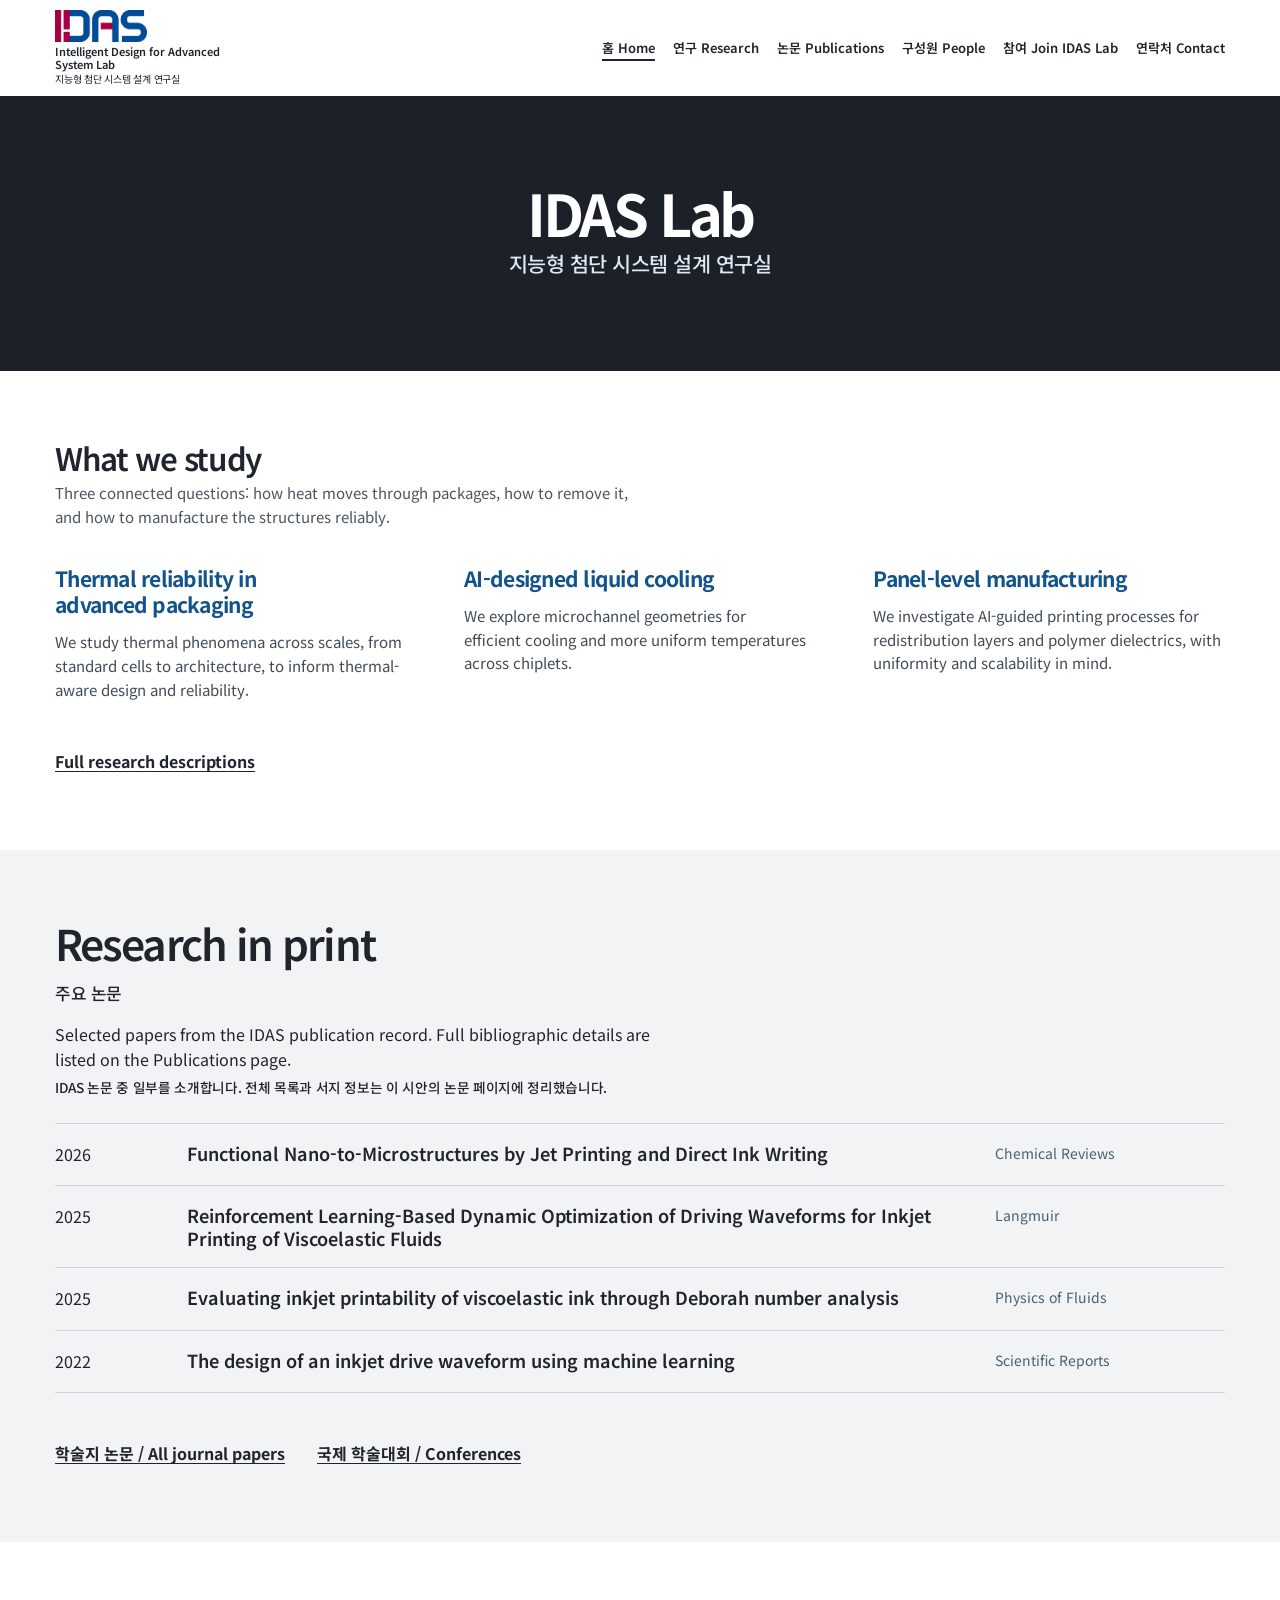
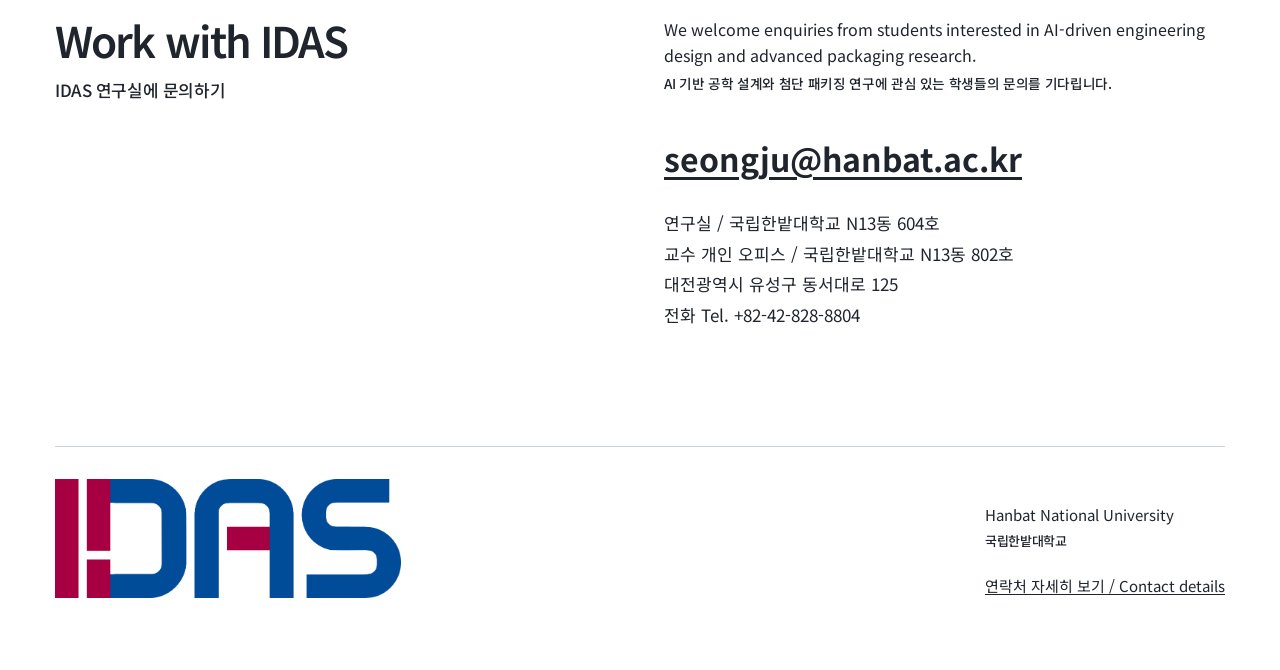
==== index.html @ 2a96ca81 "Remove home about and system sections" ====
<!doctype html>
<html lang="ko">
<head>
<meta charset="utf-8"><meta name="viewport" content="width=device-width, initial-scale=1">
<meta name="description" content="국립한밭대학교 IDAS 연구실: 물리적 이해를 바탕으로 첨단 패키징, 전자 냉각, 제조 공정에 AI를 적용합니다.">
<title>IDAS 연구실 | 국립한밭대학교</title>
<link rel="preconnect" href="https://api.fontshare.com"><link rel="preconnect" href="https://cdn.fontshare.com" crossorigin>
<link href="https://api.fontshare.com/v2/css?f[]=general-sans@400,500,600,700&display=swap" rel="stylesheet">
<link href="https://fonts.googleapis.com/css2?family=Noto+Sans+KR:wght@400;600;700&display=swap" rel="stylesheet">
<link rel="stylesheet" href="hallmark.css">
<link rel="stylesheet" href="reference.css">
</head>
<body>
<a class="skip" href="#main">본문으로 이동</a>
<header class="hero" id="home">
 <nav class="nav wrap" aria-label="주 메뉴"><a class="brand" href="index.html"><img class="brand-mark" src="assets/idas-logo.png" width="1858" height="643" alt="IDAS"> <span>Intelligent Design for Advanced System Lab<span class="translation" lang="ko">지능형 첨단 시스템 설계 연구실</span></span></a><button class="menu" aria-expanded="false" aria-controls="navlinks">Menu <span lang="ko">메뉴</span></button><div class="navlinks" id="navlinks"><a href="index.html" aria-current="page">홈 Home</a><a href="research.html">연구 Research</a><a href="publications.html">논문 Publications</a><a href="people.html">구성원 People</a><a href="join.html">참여 Join IDAS Lab</a><a href="contact.html">연락처 Contact</a></div><a class="navcta" href="contact.html">연구실 문의 Contact</a></nav>
 <div class="hero-body wrap"><div class="hero-main"><h1>IDAS Lab<span class="translation" lang="ko">지능형 첨단 시스템 설계 연구실</span></h1></div></div>
</header>
<main id="main">
<section class="section research wrap" id="research"><div class="axis research-intro"><div></div><div><h2>What we study</h2><p>Three connected questions: how heat moves through packages, how to remove it, and how to manufacture the structures reliably.</p></div></div><div class="topics"><article class="topic"><div class="glyph" aria-hidden="true"><b style="--h:55px"></b><b style="--h:85px"></b><b style="--h:65px"></b><b style="--h:100px"></b><b style="--h:72px"></b><b style="--h:93px"></b></div><div><h3>Thermal reliability in advanced packaging</h3><p>We study thermal phenomena across scales, from standard cells to architecture, to inform thermal-aware design and reliability.</p></div></article><article class="topic"><div class="glyph" aria-hidden="true"><b style="--h:16px"></b><b style="--h:25px"></b><b style="--h:36px"></b><b style="--h:25px"></b><b style="--h:16px"></b></div><div><h3>AI-designed liquid cooling</h3><p>We explore microchannel geometries for efficient cooling and more uniform temperatures across chiplets.</p></div></article><article class="topic"><div class="glyph" aria-hidden="true"><b style="--y:0px"></b><b style="--y:-22px"></b><b style="--y:0px"></b><b style="--y:-22px"></b><b style="--y:0px"></b></div><div><h3>Panel-level manufacturing</h3><p>We investigate AI-guided printing processes for redistribution layers and polymer dielectrics, with uniformity and scalability in mind.</p></div></article></div><div class="more"><a class="inline" href="research.html">Full research descriptions</a></div></section>
<section class="section publications wrap" id="publications"><div class="axis publication-head"><div></div><div><h2>Research in print<span class="translation" lang="ko">주요 논문</span></h2><p>Selected papers from the IDAS publication record. Full bibliographic details are listed on the Publications page.<span class="translation" lang="ko">IDAS 논문 중 일부를 소개합니다. 전체 목록과 서지 정보는 이 시안의 논문 페이지에 정리했습니다.</span></p></div></div><ul class="publication-list"><li><span>2026</span><strong>Functional Nano-to-Microstructures by Jet Printing and Direct Ink Writing</strong><span class="venue">Chemical Reviews</span></li><li><span>2025</span><strong>Reinforcement Learning-Based Dynamic Optimization of Driving Waveforms for Inkjet Printing of Viscoelastic Fluids</strong><span class="venue">Langmuir</span></li><li><span>2025</span><strong>Evaluating inkjet printability of viscoelastic ink through Deborah number analysis</strong><span class="venue">Physics of Fluids</span></li><li><span>2022</span><strong>The design of an inkjet drive waveform using machine learning</strong><span class="venue">Scientific Reports</span></li></ul><div class="more"><a class="inline" href="publications.html#journals">학술지 논문 / All journal papers</a><a class="inline" href="publications.html#conferences">국제 학술대회 / Conferences</a></div></section>

<section class="contact wrap" id="contact"><div class="axis"><div><h2>Work with IDAS<span class="translation" lang="ko">IDAS 연구실에 문의하기</span></h2></div><div class="right"><p>We welcome enquiries from students interested in AI-driven engineering design and advanced packaging research.<span class="translation" lang="ko">AI 기반 공학 설계와 첨단 패키징 연구에 관심 있는 학생들의 문의를 기다립니다.</span></p><a class="email" href="mailto:seongju@hanbat.ac.kr?subject=Inquiry%20to%20IDAS%20Lab">seongju@hanbat.ac.kr</a><address>연구실 / 국립한밭대학교 N13동 604호<br>교수 개인 오피스 / 국립한밭대학교 N13동 802호<br>대전광역시 유성구 동서대로 125<br>전화 Tel. +82-42-828-8804</address></div></div><footer><div><img class="footer-mark" src="assets/idas-logo.png" width="1858" height="643" alt="IDAS"></div><div>Hanbat National University<span class="translation" lang="ko">국립한밭대학교</span><br><a href="contact.html">연락처 자세히 보기 / Contact details</a></div></footer></section>
</main>
<script>
const menu=document.querySelector('.menu'),links=document.querySelector('.navlinks');menu.addEventListener('click',()=>{const opened=menu.getAttribute('aria-expanded')==='true';menu.setAttribute('aria-expanded',String(!opened));links.classList.toggle('open',!opened)});links.addEventListener('click',e=>{if(e.target.closest('a')){links.classList.remove('open');menu.setAttribute('aria-expanded','false')}});
</script>
</body></html>
---- hallmark.css ----
/* Hallmark · v2.0 · redesign: full · theme: Almanac, adapted to IDAS logo/blue-cyan brand · draw: 9d0af4 · shape: Long Document · hero: Corridor · job: explore research and contact · nav: five-way index · footer: colophon · signature: the three research questions as a typographic index · copy: verbatim */
/* Hallmark · pre-emit critique: P4 H4 E3 S4 R4 V4 · weakest: E; proof and alignment must be checked in-browser */
:root{--blue:#3a6c98;--cyan:#009ab7;--cyan-dark:#006d83;--coral:#e66564;--sand:#d7a376;--navy:#102e43;--navy-deep:#061826;--white:#f7faf9;--paper:#f5f7f7;--paper-alt:#e7eef1;--text:#152c3a;--muted:#486071;--focus:#003c87;--font-display:'General Sans','Noto Sans KR',Arial,sans-serif;--font-body:'General Sans','Noto Sans KR',Arial,sans-serif;--gutter:clamp(20px,4.3vw,64px);--measure:1440px;--space-xs:8px;--space-sm:16px;--space-md:24px;--space-lg:32px;--space-xl:48px;--space-2xl:72px;--section-space:clamp(88px,9vw,144px)}
*{box-sizing:border-box}html,body{overflow-x:clip}html{scroll-behavior:smooth}body{margin:0;background:var(--paper);color:var(--text);font:400 17px/1.6 var(--font-body)}h1,h2,h3,p{margin-top:0}h1,h2,h3{font-family:var(--font-display);letter-spacing:-.045em;line-height:1.08;overflow-wrap:break-word;min-width:0;text-wrap:balance}p{max-width:68ch;text-wrap:pretty}a{color:inherit;text-underline-offset:.16em}a:hover{text-decoration-thickness:2px}a:focus-visible,button:focus-visible{outline:3px solid var(--focus);outline-offset:4px}button{font:inherit;cursor:pointer}button:disabled{opacity:.45;cursor:not-allowed}img{max-width:100%;height:auto}.wrap{width:min(100%,var(--measure));padding-inline:var(--gutter);margin-inline:auto}.skip{position:absolute;top:-90px;left:var(--gutter);z-index:20;background:var(--white);padding:var(--space-xs) var(--space-sm)}.skip:focus{top:var(--space-xs)}.translation{display:block;font-family:var(--font-body);font-size:.85em;font-weight:500;letter-spacing:-.025em;line-height:1.5;margin-top:.32em}.inline-translation{font-size:.9em}
/* Navigation is an index, not a floating bar. The logo lives on the light stock. */
.hero,.page-header{background:var(--white)}.nav{min-height:112px;display:grid;grid-template-columns:minmax(0,1fr) auto auto;align-items:center;gap:var(--space-lg);padding-top:var(--space-sm);padding-bottom:var(--space-sm)}.brand{min-width:0;display:inline-flex;flex-direction:column;align-items:flex-start;text-decoration:none;font-weight:600;font-size:14px;line-height:1.2}.brand-mark{display:block;width:clamp(118px,10vw,154px);height:auto;margin-bottom:var(--space-xs);background:transparent}.brand>span{max-width:36ch}.brand .translation{font-size:12px;font-weight:400;margin-top:2px}.navlinks{display:flex;gap:var(--space-sm);align-items:center;flex-wrap:wrap}.navlinks a{font-size:14px;font-weight:600;text-decoration:none;white-space:nowrap}.navlinks a[aria-current="page"],.navlinks a:hover{text-decoration:underline;text-decoration-thickness:2px;text-underline-offset:6px}.navcta,.button{display:inline-flex;align-items:center;justify-content:center;min-height:48px;padding:var(--space-xs) var(--space-sm);color:var(--white);background:var(--navy);font-size:14px;font-weight:700;text-decoration:none;white-space:nowrap}.navcta:hover,.button:hover{background:var(--blue);text-decoration:none}.navcta:active,.button:active{transform:translateY(1px)}.menu{display:none;border:0;background:transparent;color:var(--navy);font-weight:700;padding:12px;white-space:nowrap}.menu span{margin-left:var(--space-xs)}
/* A compact corridor: the statement leads, the lab identity supports it. */
.hero{min-height:100svh;display:flex;flex-direction:column}.hero-body{flex:1;display:grid;grid-template-columns:minmax(0,1fr);align-content:center;padding-top:var(--space-xl);padding-bottom:var(--space-xl)}.hero-main{order:0;max-width:1010px}.hero-main h1{font-size:clamp(68px,10vw,150px);line-height:.91;letter-spacing:-.075em;margin-bottom:var(--space-lg);color:var(--navy)}.hero-main h1 span{display:block}.hero-main h1 em{font-style:normal}.hero-main h1 .translation{font-size:.25em;letter-spacing:-.03em;margin-top:var(--space-sm)}.hero-main .sub{font-size:clamp(18px,1.7vw,24px);line-height:1.48;margin-bottom:var(--space-lg);max-width:57ch}.hero-main .sub .translation{font-size:.82em;color:var(--muted);margin-top:var(--space-sm)}.hero-side{order:1;margin-top:var(--space-xl);color:var(--blue);font-size:17px;font-weight:600}.hero-side p{max-width:none}.lab-unit{white-space:nowrap}.hero-foot{display:flex;justify-content:space-between;gap:var(--space-lg);padding-bottom:var(--space-md);color:var(--muted);font-size:14px}.hero-foot .translation{font-size:12px}.hero-foot>span:last-child{display:none}
/* Research narrative: one major artifact, then an index of real subject matter. */
.section{padding-top:var(--section-space);padding-bottom:var(--section-space)}.section h2,.diagram-band h2,.contact h2{font-size:clamp(44px,5.3vw,78px);font-weight:600;margin-bottom:var(--space-lg)}.section h2 .translation,.diagram-band h2 .translation,.contact h2 .translation{font-size:.4em;letter-spacing:-.025em;line-height:1.25;margin-top:var(--space-sm)}.axis{display:grid;grid-template-columns:minmax(0,4fr) minmax(0,8fr);gap:var(--space-xl)}.side{min-width:0}.about{background:var(--paper-alt)}.about .axis{grid-template-columns:minmax(0,7fr) minmax(0,5fr);align-items:start}.about .axis>div:last-child{grid-column:1;grid-row:1}.about .side{grid-column:2;grid-row:1;padding-top:var(--space-xs)}.about .lead{font-size:clamp(22px,2.3vw,30px);line-height:1.35;color:var(--navy);max-width:35ch;margin-bottom:var(--space-lg)}.bodycopy p{font-size:18px;line-height:1.65;margin-bottom:var(--space-md)}.bodycopy .translation{margin-top:var(--space-xs);color:var(--muted)}.facts{display:grid;gap:var(--space-lg);margin:0}.facts div{padding-bottom:var(--space-sm);border-bottom:2px solid var(--blue)}.facts dt{font-size:14px;color:var(--muted)}.facts dd{margin:var(--space-xs) 0 0;font-weight:700;font-size:19px;line-height:1.35}.facts dd .translation{font-size:14px;font-weight:400}.diagram-band{background:var(--blue);color:var(--white);padding-top:var(--section-space);padding-bottom:var(--section-space)}.diagram-band .axis{grid-template-columns:minmax(0,5fr) minmax(0,7fr);align-items:center}.diagram-band h2{max-width:10ch}.diagram-band p{font-size:19px;max-width:48ch}.diagram-band p .translation{font-size:.85em}.concept-figure{margin:0;display:grid;place-items:center}.concept-figure img{display:block;max-width:650px;max-height:720px;object-fit:contain}
.research{background:var(--white)}.research-intro{grid-template-columns:minmax(0,5fr) minmax(0,7fr);align-items:end;margin-bottom:var(--space-2xl)}.research-intro>div:first-child{display:none}.research-intro>div:last-child{grid-column:1/-1;display:grid;grid-template-columns:minmax(0,5fr) minmax(0,7fr);align-items:end;gap:var(--space-xl)}.research-intro h2{margin:0}.research-intro p{font-size:19px;margin:0;max-width:48ch}.topics{display:grid;grid-template-columns:repeat(12,minmax(0,1fr));gap:var(--space-sm)}.topic{grid-column:span 4;min-height:510px;padding:var(--space-lg);background:var(--paper-alt);display:flex;flex-direction:column;justify-content:space-between}.topic:nth-child(1){grid-column:span 5;background:var(--navy);color:var(--white)}.topic:nth-child(2){grid-column:span 3;background:var(--cyan);color:var(--navy-deep)}.topic:nth-child(3){grid-column:span 4;background:var(--paper-alt)}.topic .glyph{display:none}.topic h3{font-size:clamp(27px,2.7vw,41px);line-height:1.08;margin-bottom:var(--space-lg)}.topic h3 .translation{font-size:.64em}.topic p{font-size:16px;line-height:1.6;margin-bottom:0}.topic p .translation{font-size:.9em;margin-top:var(--space-sm)}
.publications{background:var(--paper)}.publication-head>div:first-child{display:none}.publication-head>div:last-child{grid-column:1/-1;display:grid;grid-template-columns:minmax(0,5fr) minmax(0,7fr);gap:var(--space-xl);align-items:end}.publication-head h2{margin:0}.publication-head p{font-size:18px;margin:0}.publication-list{list-style:none;padding:0;margin:var(--space-2xl) 0 0}.publication-list li{display:grid;grid-template-columns:100px minmax(0,1fr) minmax(145px,230px);gap:var(--space-lg);align-items:start;padding:var(--space-lg) 0;border-bottom:2px solid var(--blue);font-size:16px}.publication-list li:first-child{border-top:2px solid var(--blue)}.publication-list strong{font-size:clamp(20px,2.1vw,29px);font-weight:600;line-height:1.25}.publication-list .venue{color:var(--muted)}.more{display:flex;gap:var(--space-lg);flex-wrap:wrap;margin-top:var(--space-xl)}.inline{font-weight:700}
.contact{background:var(--paper-alt);color:var(--navy);padding-top:var(--section-space);padding-bottom:var(--space-2xl)}.contact .axis{grid-template-columns:minmax(0,6fr) minmax(0,6fr);align-items:start}.contact h2{margin:0;max-width:10ch}.contact p{font-size:19px}.contact .right{min-width:0}.contact .email{display:inline-block;margin:var(--space-md) 0;font-size:clamp(22px,2.5vw,34px);font-weight:700;overflow-wrap:anywhere}.contact address{font-style:normal;font-size:17px;line-height:1.8}.contact footer{margin-top:var(--section-space);padding-top:var(--space-lg);border-top:2px solid var(--blue);display:flex;justify-content:space-between;align-items:end;gap:var(--space-lg);color:var(--navy);font-size:15px}.footer-mark{display:block;width:clamp(220px,27vw,400px);height:auto;background:transparent}footer .translation{font-size:13px}
/* Inner routes: the chapter title is a banner; dense evidence remains fully visible. */
.page-header{background:var(--white)}.page-header .nav{padding-bottom:var(--space-sm)}.page-title{display:grid;grid-template-columns:minmax(0,4fr) minmax(0,8fr);gap:var(--space-xl);align-items:end;padding-top:var(--space-2xl);padding-bottom:clamp(76px,8vw,136px)}.page-title p{margin:0;color:var(--blue);font-size:clamp(18px,2vw,25px);max-width:48ch}.page-title h1{margin:0;font-size:clamp(72px,8vw,125px);line-height:.93;color:var(--navy)}.page-title h1 .translation{font-size:.36em;line-height:1.25;margin-top:var(--space-sm)}.page-section{padding-top:var(--section-space);padding-bottom:var(--section-space);background:var(--white)}.page-section:nth-child(even){background:var(--paper-alt)}.reading-grid{display:grid;grid-template-columns:minmax(0,3fr) minmax(0,9fr);gap:var(--space-xl)}.reading-grid .aside{font-size:17px;color:var(--blue);font-weight:600;max-width:29ch}.reading-grid .aside p{font-size:17px}.reading-grid h2,.page-section h2{font-size:clamp(40px,4.6vw,66px);max-width:22ch;margin-bottom:var(--space-lg)}.reading-grid p,.page-section p{font-size:18px;line-height:1.7}.research-language.ko{margin-top:var(--space-2xl)}.research-language.ko h3{font-size:clamp(29px,3vw,43px);line-height:1.2;margin-bottom:var(--space-md)}.research-language.ko p{font-size:17px}.research-language p:last-child{margin-bottom:0}.section-links{display:flex;flex-wrap:wrap;gap:var(--space-sm);margin-top:var(--space-lg)}.section-links a{font-weight:700}.pillars{display:grid;grid-template-columns:repeat(3,minmax(0,1fr));gap:var(--space-sm);margin-top:var(--space-xl)}.pillars a{display:flex;align-items:end;min-height:170px;background:var(--navy);color:var(--white);padding:var(--space-md);text-decoration:none;font-weight:700;font-size:20px;line-height:1.25}.pillars a:nth-child(2){background:var(--cyan);color:var(--navy-deep)}.pillars a:nth-child(3){background:var(--sand);color:var(--navy)}.pillars a:hover{text-decoration:underline}.pi-profile{display:grid;grid-template-columns:minmax(170px,240px) minmax(0,1fr);gap:var(--space-xl);align-items:start}.pi-photo{display:block;width:100%;aspect-ratio:354/472;object-fit:cover}.profile-name{font-size:clamp(39px,5vw,70px);margin-bottom:var(--space-sm)}.profile-timeline{list-style:none;margin:0;padding:0}.profile-timeline li{display:grid;grid-template-columns:190px minmax(0,1fr);gap:var(--space-md);padding:var(--space-md) 0;border-bottom:2px solid var(--blue)}.profile-timeline time{font-weight:700;color:var(--blue)}.profile-timeline p{margin:0}.pub-index{list-style:none;margin:var(--space-xl) 0 0;padding:0}.pub-index li{display:grid;grid-template-columns:75px minmax(0,1fr);gap:var(--space-md);padding:var(--space-lg) var(--space-sm);background:var(--paper-alt);margin-bottom:var(--space-xs)}.pub-index li:nth-child(even){background:var(--white)}.pub-index .pub-num{font-weight:700;color:var(--blue)}.pub-index strong{font-size:clamp(20px,2vw,28px);line-height:1.3;display:block}.pub-index .pub-data{min-width:0}.pub-index .authors{font-size:16px;overflow-wrap:anywhere;margin:var(--space-sm) 0}.pub-index .authors .author-self{display:inline;font-size:inherit;line-height:inherit;letter-spacing:inherit;font-weight:700}.pub-index .authors .author-self u{text-decoration-thickness:1.5px;text-underline-offset:3px}.pub-index cite{font-size:15px;font-style:normal;color:var(--muted)}.empty-note{padding:var(--space-lg);background:var(--paper-alt)}.contact-grid{display:grid;grid-template-columns:repeat(2,minmax(0,1fr));gap:var(--space-sm)}.contact-panel{background:var(--paper-alt);padding:var(--space-lg)}.contact-panel h2{font-size:clamp(26px,2.5vw,40px)}.contact-panel address{font-style:normal;font-size:18px;line-height:1.7}.contact-panel a{overflow-wrap:anywhere}.page-footer{background:var(--paper-alt);color:var(--text);padding-top:var(--space-2xl);padding-bottom:var(--space-2xl)}.page-footer .footer-grid{display:flex;align-items:end;justify-content:space-between;gap:var(--space-lg)}.page-footer .footer-mark{filter:none}.page-footer p{margin:0}.page-footer a{font-weight:700}
@media(max-width:1100px){.nav{grid-template-columns:minmax(0,1fr) auto}.navlinks{display:none;position:absolute;z-index:12;left:0;right:0;top:105px;padding:var(--space-lg) var(--gutter);background:var(--white);box-shadow:0 18px 32px -24px var(--navy);flex-direction:column;align-items:flex-start}.navlinks.open{display:flex}.navlinks a{font-size:18px;padding:var(--space-xs) 0}.navcta{display:none}.menu{display:inline-flex}.hero-body{padding-top:var(--space-xl)}.topics{grid-template-columns:repeat(2,minmax(0,1fr))}.topic,.topic:nth-child(1),.topic:nth-child(2),.topic:nth-child(3){grid-column:auto;min-height:420px}.topic:nth-child(3){grid-column:1/-1;min-height:300px}}
@media(max-width:720px){.nav{min-height:100px;gap:var(--space-xs)}.brand-mark{width:105px}.brand>span{font-size:11px;max-width:23ch}.brand .translation{font-size:10px}.navlinks{top:95px}.hero{min-height:0}.hero-body{padding-top:var(--space-2xl);padding-bottom:var(--space-lg)}.hero-main h1{font-size:clamp(54px,13vw,86px)}.hero-main h1 .translation{font-size:.36em}.hero-main .sub{font-size:18px}.hero-side{margin-top:var(--space-lg);font-size:15px}.hero-foot{font-size:12px}.section,.diagram-band,.page-section{padding-top:var(--space-2xl);padding-bottom:var(--space-2xl)}.axis,.about .axis,.diagram-band .axis,.research-intro>div:last-child,.publication-head>div:last-child,.reading-grid,.page-title{display:block}.about .axis>div:last-child,.about .side{grid-column:auto;grid-row:auto}.about .side{padding:var(--space-lg) 0 0}.facts{grid-template-columns:repeat(2,minmax(0,1fr))}.diagram-band h2{max-width:none}.concept-figure{margin-top:var(--space-lg)}.concept-figure img{max-height:520px}.research-intro h2,.publication-head h2{margin-bottom:var(--space-lg)}.topics{display:block}.topic,.topic:nth-child(1),.topic:nth-child(2),.topic:nth-child(3){min-height:0;margin-bottom:var(--space-sm);gap:var(--space-2xl);padding:var(--space-md)}.topic h3{font-size:30px}.publication-list li{grid-template-columns:60px minmax(0,1fr);gap:var(--space-sm)}.publication-list .venue{grid-column:2}.contact .right{margin-top:var(--space-xl)}.contact footer{align-items:flex-start;flex-direction:column}.page-title{padding-top:var(--space-xl);padding-bottom:var(--space-2xl)}.page-title h1{margin-top:var(--space-xl);font-size:clamp(56px,12vw,90px)}.reading-grid .aside{margin-bottom:var(--space-lg)}.pillars{grid-template-columns:1fr}.pillars a{min-height:90px}.pi-profile{grid-template-columns:minmax(100px,30%) minmax(0,1fr);gap:var(--space-sm)}.profile-name{font-size:clamp(29px,7vw,46px)}.profile-timeline li{display:block}.profile-timeline time{display:block;margin-bottom:var(--space-xs)}.contact-grid{display:block}.contact-panel{margin-bottom:var(--space-sm)}.page-footer .footer-grid{display:block}.page-footer p{margin-top:var(--space-lg)}}
@media(max-width:390px){.hero-main h1{font-size:clamp(50px,12.5vw,62px)}.facts{display:block}.facts div{margin-bottom:var(--space-sm)}.pi-profile{display:block}.pi-photo{max-width:180px;margin-bottom:var(--space-lg)}}
@media(min-width:1101px) and (max-width:1350px){.nav{grid-template-columns:minmax(0,1fr) auto}.navcta{display:none}}
#mentoring h2 .translation,#applicants h2 .translation{word-break:keep-all}
@media(prefers-reduced-motion:reduce){html{scroll-behavior:auto}.navcta:active,.button:active{transform:none}}
---- reference.css ----
/* Unpublished reference-layout concept: screenshot-inspired structure, IDAS content. */
:root{--ref-ink:#20252d;--ref-band:#1c2029;--ref-soft:#f2f3f4;--ref-blue:#12538c}
body{background:#fff;color:var(--ref-ink);font-size:16px}
.nav,.page-header .nav{min-height:88px;padding-top:10px;padding-bottom:10px;gap:24px;background:#fff}
.brand{font-size:11px;line-height:1.16}.brand-mark{width:92px;margin-bottom:3px}.brand>span{max-width:32ch}.brand .translation{font-size:10px;margin-top:1px}
.navlinks{gap:18px}.navlinks a{font-size:13px;font-weight:600}.navcta{display:none}
.hero{min-height:0;background:#fff}.hero-body{width:100%;max-width:none;background:var(--ref-band);color:#fff;min-height:275px;padding:45px var(--gutter) 42px;display:flex;flex-direction:column;align-items:center;justify-content:center;text-align:center;gap:16px}
.hero-main{max-width:850px}.hero-main h1{font-size:clamp(38px,4.5vw,64px);line-height:1.04;letter-spacing:-.055em;margin:0 0 11px;color:#fff}
.hero-main h1 .translation{font-size:.36em;line-height:1.25;letter-spacing:-.025em;margin-top:8px;color:#dce8f2}
.hero-main .sub{font-size:16px;line-height:1.45;margin:0 auto;max-width:70ch;color:#e5edf2}
.hero-main .sub .translation{font-size:14px;color:#c9d9e5;margin-top:4px}
.hero-main .button{margin-top:19px;min-height:38px;padding:7px 16px;background:#fff;color:var(--ref-ink);font-size:13px}
.hero-side{margin:0;order:1;color:#c9d9e5;font-size:13px;font-weight:400}.hero-side p{margin:0}.hero-foot{display:none}
#main:has(>.research){display:flex;flex-direction:column}
#main>.research{order:1}#main>.about{order:2}#main>.diagram-band{order:3}#main>.publications{order:4}#main>.contact{order:5}
.section{padding-top:70px;padding-bottom:75px}
.research{background:#fff}.research-intro{display:block;margin:0 0 36px}.research-intro>div:last-child{display:block}.research-intro h2{font-size:31px;margin:0 0 6px;color:var(--ref-ink)}.research-intro h2 .translation{font-size:.56em;margin-top:2px;color:var(--ref-blue)}.research-intro p{font-size:15px;max-width:75ch;color:#4b5560}
.topics{grid-template-columns:repeat(3,minmax(0,1fr));gap:clamp(26px,4.5vw,72px)}
.topic,.topic:nth-child(1),.topic:nth-child(2),.topic:nth-child(3){grid-column:auto;min-height:0;padding:0;background:none;color:var(--ref-ink);display:block}
.topic h3{font-size:21px;line-height:1.25;letter-spacing:-.035em;color:var(--ref-blue);margin:0 0 13px}.topic h3 .translation{font-size:.78em;line-height:1.45;margin-top:5px;color:var(--ref-ink)}.topic p{font-size:15px;line-height:1.58;color:#414b55}.topic p .translation{font-size:.95em;color:#5a6571;margin-top:10px}
.about{background:var(--ref-soft)}.about .axis{display:grid;grid-template-columns:repeat(2,minmax(0,1fr));gap:clamp(40px,7vw,110px)}.about .axis>div:last-child{grid-column:1;grid-row:1}.about .side{grid-column:2;grid-row:1;padding-top:0}
.about h2,.diagram-band h2,.publications h2,.contact h2{font-size:clamp(30px,3.3vw,46px);margin-bottom:19px}.about .lead{font-size:21px}.bodycopy p{font-size:16px}.facts{grid-template-columns:1fr;gap:18px}.facts div{border:0;padding:0}.facts dd{font-size:17px}
.diagram-band{background:#fff;color:var(--ref-ink);padding-top:66px;padding-bottom:65px}.diagram-band h2{max-width:none}.diagram-band .axis{grid-template-columns:minmax(0,5fr) minmax(0,7fr)}.diagram-band p{font-size:16px}.concept-figure img{max-height:490px}
.publications{background:var(--ref-soft)}.publication-head>div:last-child{display:block}.publication-head p{font-size:16px}.publication-list{margin-top:25px}.publication-list li,.publication-list li:first-child{border-color:#ced5d9;border-width:1px;padding:18px 0}.publication-list strong{font-size:18px}.publication-list .venue{font-size:14px}
.contact{background:#fff;color:var(--ref-ink);padding-top:75px}.contact h2{max-width:none}.contact p{font-size:16px}.contact footer{border-color:#cbd4da;border-width:1px;color:var(--ref-ink)}
/* Secondary pages keep their content, with the same quiet strip/alternating rhythm. */
.page-header{background:#fff}.page-title{width:100%;max-width:none;background:var(--ref-band);color:#fff;display:block;text-align:center;padding:48px var(--gutter) 52px}.page-title p{color:#dbe4ed;font-size:15px;margin:0 auto 8px}.page-title h1{color:#fff;font-size:clamp(45px,5vw,72px);line-height:1.04}.page-title h1 .translation{font-size:.38em;color:#dce8f2;margin-top:8px}
.page-section{padding-top:75px;padding-bottom:75px;background:#fff}.page-section:nth-child(even){background:var(--ref-soft)}.reading-grid h2,.page-section h2{font-size:clamp(32px,3.6vw,48px)}
.page-footer{background:var(--ref-soft)}
@media(max-width:1100px){.nav,.page-header .nav{min-height:80px}.navlinks{top:78px}.navlinks.open{display:flex;background:#fff}.navlinks a{font-size:17px}.hero-body{padding-top:42px;padding-bottom:42px}.topics{grid-template-columns:repeat(3,minmax(0,1fr))}.topic,.topic:nth-child(1),.topic:nth-child(2),.topic:nth-child(3){min-height:0}.about .axis{display:grid}}
@media(max-width:720px){.nav,.page-header .nav{min-height:75px}.brand-mark{width:82px}.brand>span{font-size:10px}.brand .translation{font-size:9px}.navlinks{top:72px}.hero-body{min-height:260px;padding:35px 20px}.hero-main h1{font-size:clamp(38px,10vw,52px)}.hero-main h1 .translation{font-size:.4em}.hero-main .sub{font-size:14px}.hero-main .sub .translation{font-size:13px}.hero-side{font-size:12px}.section{padding-top:52px;padding-bottom:58px}.research-intro{margin-bottom:28px}.research-intro h2{font-size:29px}.topics{display:block}.topic,.topic:nth-child(1),.topic:nth-child(2),.topic:nth-child(3){margin:0 0 32px;padding:0;min-height:0}.topic:last-child{margin-bottom:0}.topic h3{font-size:22px}.about .axis{display:flex;flex-direction:column;gap:28px}.about .axis>div:last-child{order:0}.about .side{order:1}.diagram-band{padding-top:52px;padding-bottom:55px}.page-title{padding-top:40px;padding-bottom:45px}.page-title h1{margin:0;font-size:clamp(40px,10vw,60px)}.page-section{padding-top:55px;padding-bottom:58px}}
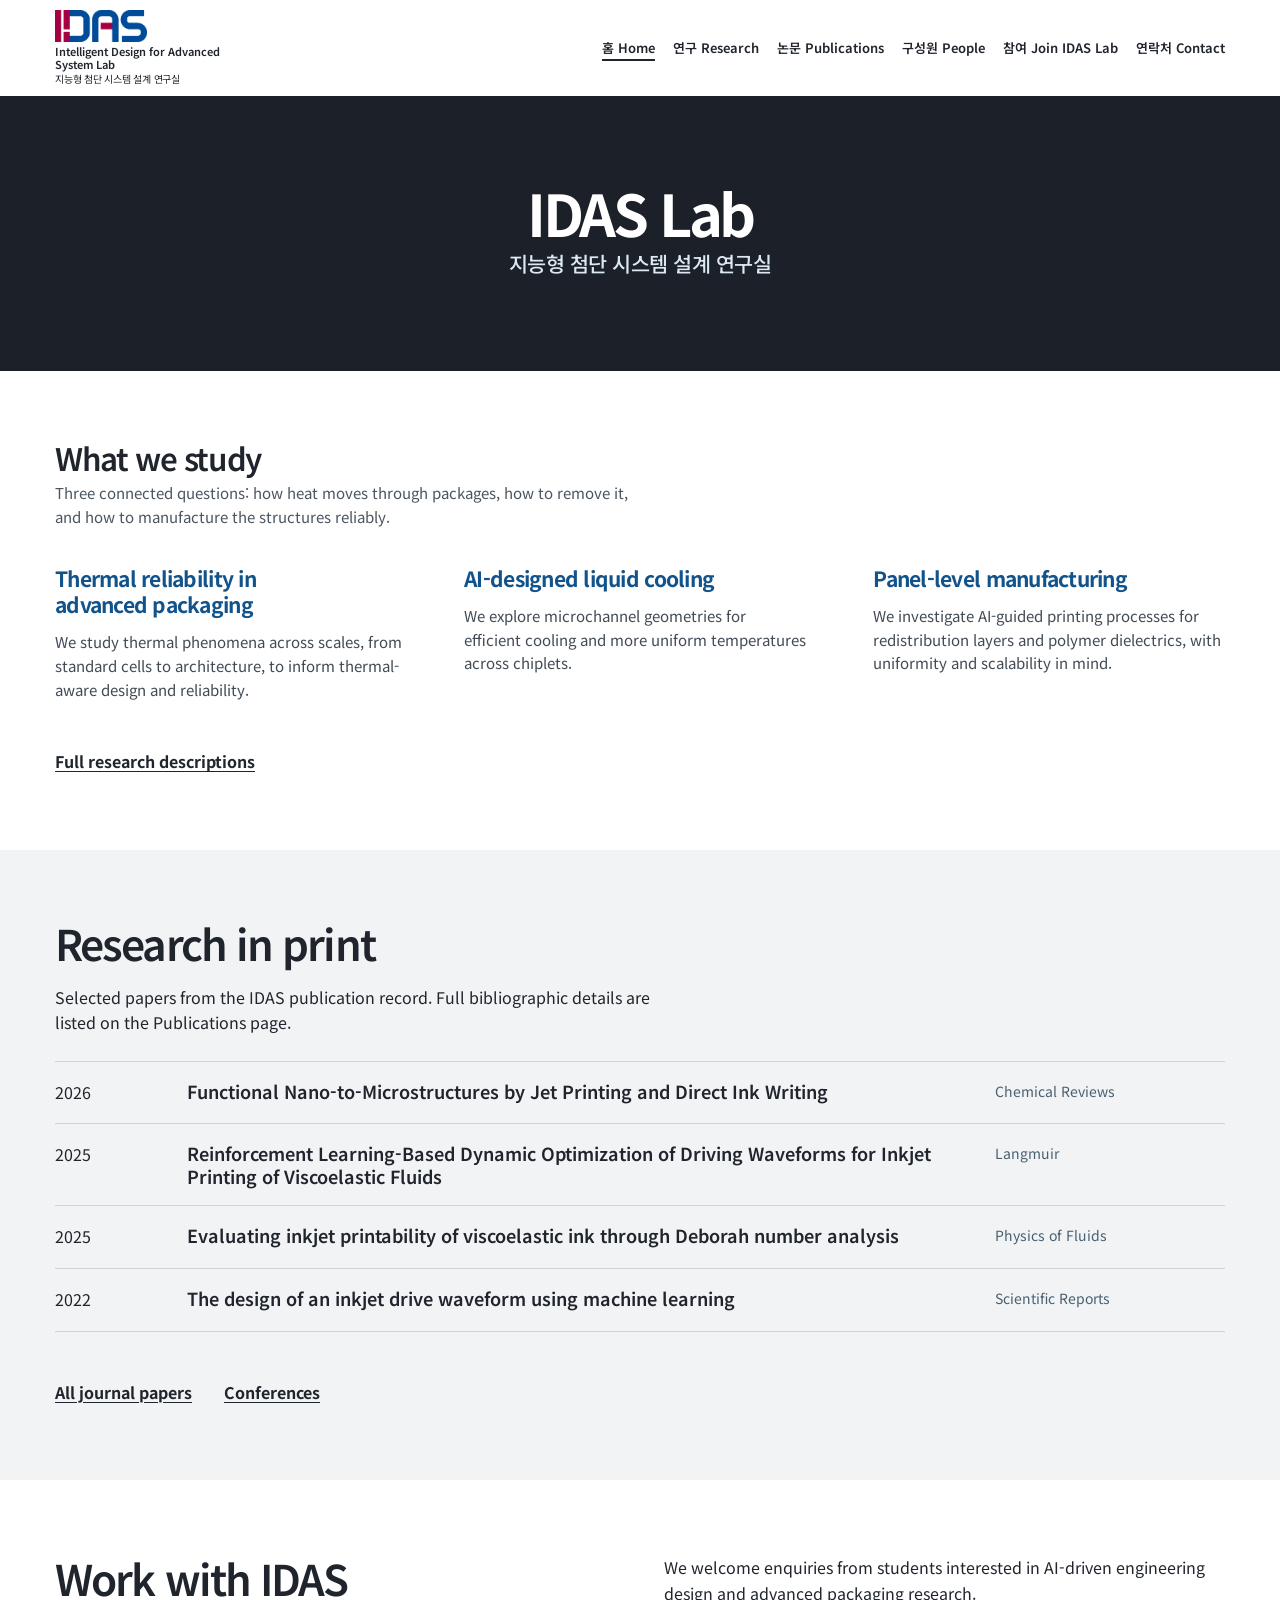
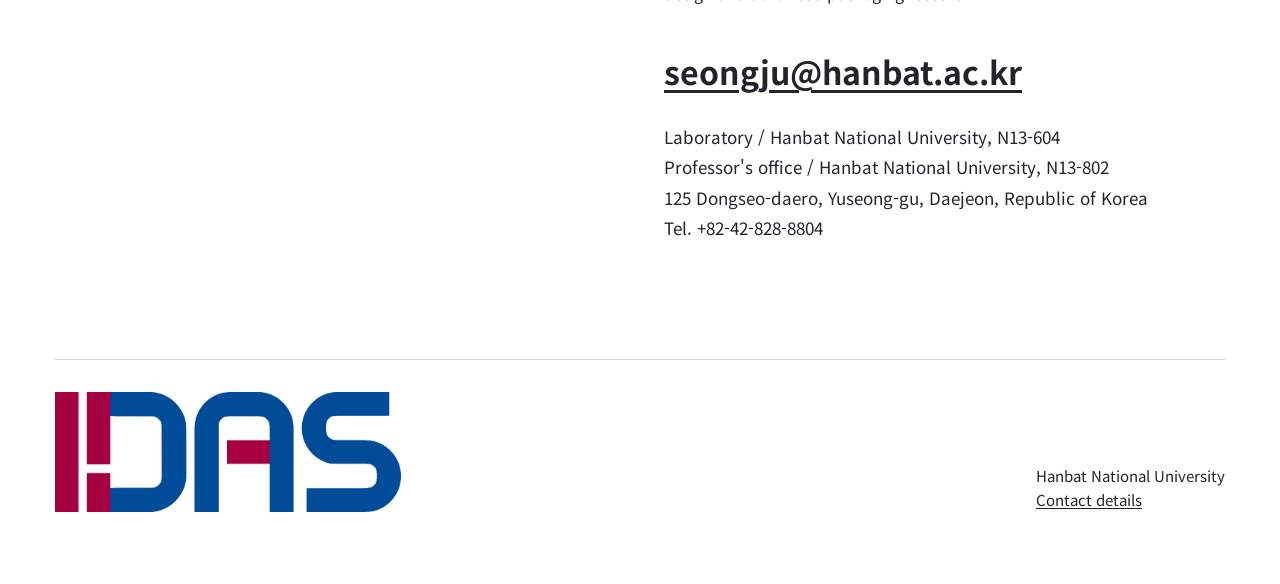
==== commit 8c3614ff: "Use English-only home publications and contact" ====
--- a/index.html
+++ b/index.html
@@ -18,9 +18,9 @@
 </header>
 <main id="main">
 <section class="section research wrap" id="research"><div class="axis research-intro"><div></div><div><h2>What we study</h2><p>Three connected questions: how heat moves through packages, how to remove it, and how to manufacture the structures reliably.</p></div></div><div class="topics"><article class="topic"><div class="glyph" aria-hidden="true"><b style="--h:55px"></b><b style="--h:85px"></b><b style="--h:65px"></b><b style="--h:100px"></b><b style="--h:72px"></b><b style="--h:93px"></b></div><div><h3>Thermal reliability in advanced packaging</h3><p>We study thermal phenomena across scales, from standard cells to architecture, to inform thermal-aware design and reliability.</p></div></article><article class="topic"><div class="glyph" aria-hidden="true"><b style="--h:16px"></b><b style="--h:25px"></b><b style="--h:36px"></b><b style="--h:25px"></b><b style="--h:16px"></b></div><div><h3>AI-designed liquid cooling</h3><p>We explore microchannel geometries for efficient cooling and more uniform temperatures across chiplets.</p></div></article><article class="topic"><div class="glyph" aria-hidden="true"><b style="--y:0px"></b><b style="--y:-22px"></b><b style="--y:0px"></b><b style="--y:-22px"></b><b style="--y:0px"></b></div><div><h3>Panel-level manufacturing</h3><p>We investigate AI-guided printing processes for redistribution layers and polymer dielectrics, with uniformity and scalability in mind.</p></div></article></div><div class="more"><a class="inline" href="research.html">Full research descriptions</a></div></section>
-<section class="section publications wrap" id="publications"><div class="axis publication-head"><div></div><div><h2>Research in print<span class="translation" lang="ko">주요 논문</span></h2><p>Selected papers from the IDAS publication record. Full bibliographic details are listed on the Publications page.<span class="translation" lang="ko">IDAS 논문 중 일부를 소개합니다. 전체 목록과 서지 정보는 이 시안의 논문 페이지에 정리했습니다.</span></p></div></div><ul class="publication-list"><li><span>2026</span><strong>Functional Nano-to-Microstructures by Jet Printing and Direct Ink Writing</strong><span class="venue">Chemical Reviews</span></li><li><span>2025</span><strong>Reinforcement Learning-Based Dynamic Optimization of Driving Waveforms for Inkjet Printing of Viscoelastic Fluids</strong><span class="venue">Langmuir</span></li><li><span>2025</span><strong>Evaluating inkjet printability of viscoelastic ink through Deborah number analysis</strong><span class="venue">Physics of Fluids</span></li><li><span>2022</span><strong>The design of an inkjet drive waveform using machine learning</strong><span class="venue">Scientific Reports</span></li></ul><div class="more"><a class="inline" href="publications.html#journals">학술지 논문 / All journal papers</a><a class="inline" href="publications.html#conferences">국제 학술대회 / Conferences</a></div></section>
+<section class="section publications wrap" id="publications"><div class="axis publication-head"><div></div><div><h2>Research in print</h2><p>Selected papers from the IDAS publication record. Full bibliographic details are listed on the Publications page.</p></div></div><ul class="publication-list"><li><span>2026</span><strong>Functional Nano-to-Microstructures by Jet Printing and Direct Ink Writing</strong><span class="venue">Chemical Reviews</span></li><li><span>2025</span><strong>Reinforcement Learning-Based Dynamic Optimization of Driving Waveforms for Inkjet Printing of Viscoelastic Fluids</strong><span class="venue">Langmuir</span></li><li><span>2025</span><strong>Evaluating inkjet printability of viscoelastic ink through Deborah number analysis</strong><span class="venue">Physics of Fluids</span></li><li><span>2022</span><strong>The design of an inkjet drive waveform using machine learning</strong><span class="venue">Scientific Reports</span></li></ul><div class="more"><a class="inline" href="publications.html#journals">All journal papers</a><a class="inline" href="publications.html#conferences">Conferences</a></div></section>
 
-<section class="contact wrap" id="contact"><div class="axis"><div><h2>Work with IDAS<span class="translation" lang="ko">IDAS 연구실에 문의하기</span></h2></div><div class="right"><p>We welcome enquiries from students interested in AI-driven engineering design and advanced packaging research.<span class="translation" lang="ko">AI 기반 공학 설계와 첨단 패키징 연구에 관심 있는 학생들의 문의를 기다립니다.</span></p><a class="email" href="mailto:seongju@hanbat.ac.kr?subject=Inquiry%20to%20IDAS%20Lab">seongju@hanbat.ac.kr</a><address>연구실 / 국립한밭대학교 N13동 604호<br>교수 개인 오피스 / 국립한밭대학교 N13동 802호<br>대전광역시 유성구 동서대로 125<br>전화 Tel. +82-42-828-8804</address></div></div><footer><div><img class="footer-mark" src="assets/idas-logo.png" width="1858" height="643" alt="IDAS"></div><div>Hanbat National University<span class="translation" lang="ko">국립한밭대학교</span><br><a href="contact.html">연락처 자세히 보기 / Contact details</a></div></footer></section>
+<section class="contact wrap" id="contact"><div class="axis"><div><h2>Work with IDAS</h2></div><div class="right"><p>We welcome enquiries from students interested in AI-driven engineering design and advanced packaging research.</p><a class="email" href="mailto:seongju@hanbat.ac.kr?subject=Inquiry%20to%20IDAS%20Lab">seongju@hanbat.ac.kr</a><address>Laboratory / Hanbat National University, N13-604<br>Professor's office / Hanbat National University, N13-802<br>125 Dongseo-daero, Yuseong-gu, Daejeon, Republic of Korea<br>Tel. +82-42-828-8804</address></div></div><footer><div><img class="footer-mark" src="assets/idas-logo.png" width="1858" height="643" alt="IDAS"></div><div>Hanbat National University<br><a href="contact.html">Contact details</a></div></footer></section>
 </main>
 <script>
 const menu=document.querySelector('.menu'),links=document.querySelector('.navlinks');menu.addEventListener('click',()=>{const opened=menu.getAttribute('aria-expanded')==='true';menu.setAttribute('aria-expanded',String(!opened));links.classList.toggle('open',!opened)});links.addEventListener('click',e=>{if(e.target.closest('a')){links.classList.remove('open');menu.setAttribute('aria-expanded','false')}});
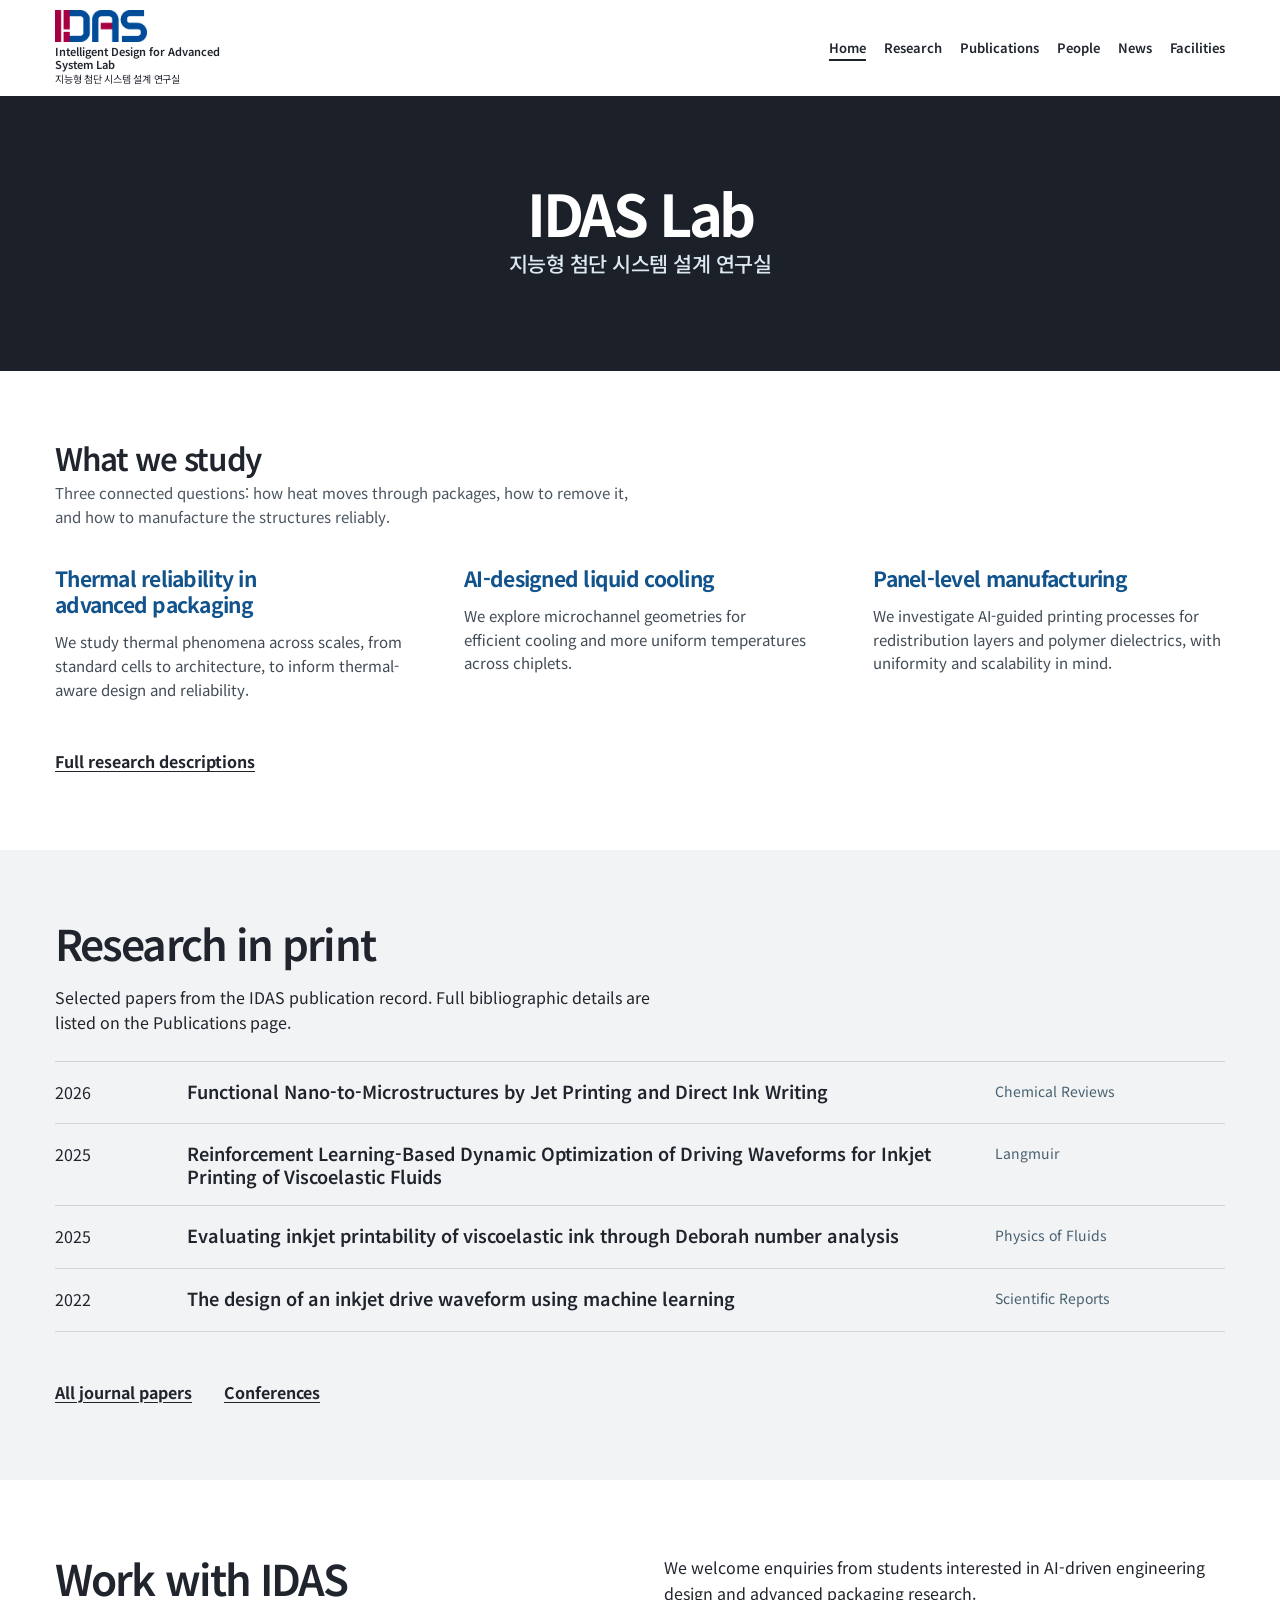
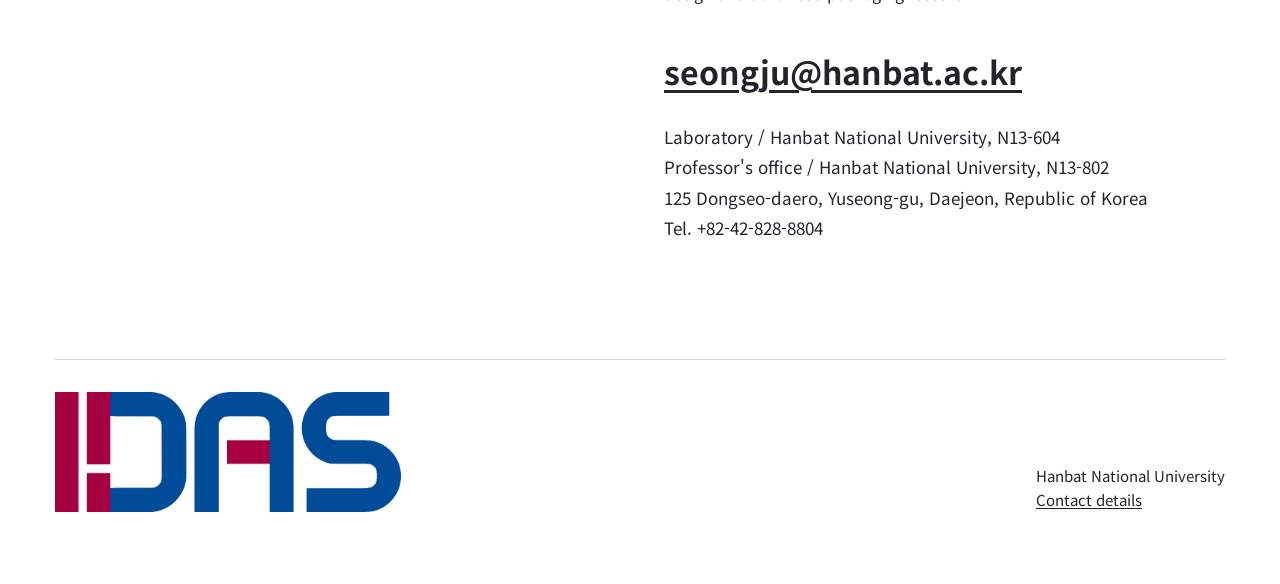
==== commit 11a2789d: "Use English research publications and people; add empty News and Facilities" ====
--- a/index.html
+++ b/index.html
@@ -13,7 +13,7 @@
 <body>
 <a class="skip" href="#main">본문으로 이동</a>
 <header class="hero" id="home">
- <nav class="nav wrap" aria-label="주 메뉴"><a class="brand" href="index.html"><img class="brand-mark" src="assets/idas-logo.png" width="1858" height="643" alt="IDAS"> <span>Intelligent Design for Advanced System Lab<span class="translation" lang="ko">지능형 첨단 시스템 설계 연구실</span></span></a><button class="menu" aria-expanded="false" aria-controls="navlinks">Menu <span lang="ko">메뉴</span></button><div class="navlinks" id="navlinks"><a href="index.html" aria-current="page">홈 Home</a><a href="research.html">연구 Research</a><a href="publications.html">논문 Publications</a><a href="people.html">구성원 People</a><a href="join.html">참여 Join IDAS Lab</a><a href="contact.html">연락처 Contact</a></div><a class="navcta" href="contact.html">연구실 문의 Contact</a></nav>
+ <nav class="nav wrap" aria-label="주 메뉴"><a class="brand" href="index.html"><img class="brand-mark" src="assets/idas-logo.png" width="1858" height="643" alt="IDAS"> <span>Intelligent Design for Advanced System Lab<span class="translation" lang="ko">지능형 첨단 시스템 설계 연구실</span></span></a><button class="menu" aria-expanded="false" aria-controls="navlinks">Menu <span lang="ko">메뉴</span></button><div class="navlinks" id="navlinks"><a href="index.html" aria-current="page">Home</a><a href="research.html">Research</a><a href="publications.html">Publications</a><a href="people.html">People</a><a href="news.html">News</a><a href="facilities.html">Facilities</a></div></nav>
  <div class="hero-body wrap"><div class="hero-main"><h1>IDAS Lab<span class="translation" lang="ko">지능형 첨단 시스템 설계 연구실</span></h1></div></div>
 </header>
 <main id="main">
--- a/reference.css
+++ b/reference.css
@@ -1,4 +1,5 @@
-/* Unpublished reference-layout concept: screenshot-inspired structure, IDAS content. */
+/* IDAS reference-layout design: shared public styles. */
+.empty-page{min-height:45vh;background:#fff}
 :root{--ref-ink:#20252d;--ref-band:#1c2029;--ref-soft:#f2f3f4;--ref-blue:#12538c}
 body{background:#fff;color:var(--ref-ink);font-size:16px}
 .nav,.page-header .nav{min-height:88px;padding-top:10px;padding-bottom:10px;gap:24px;background:#fff}
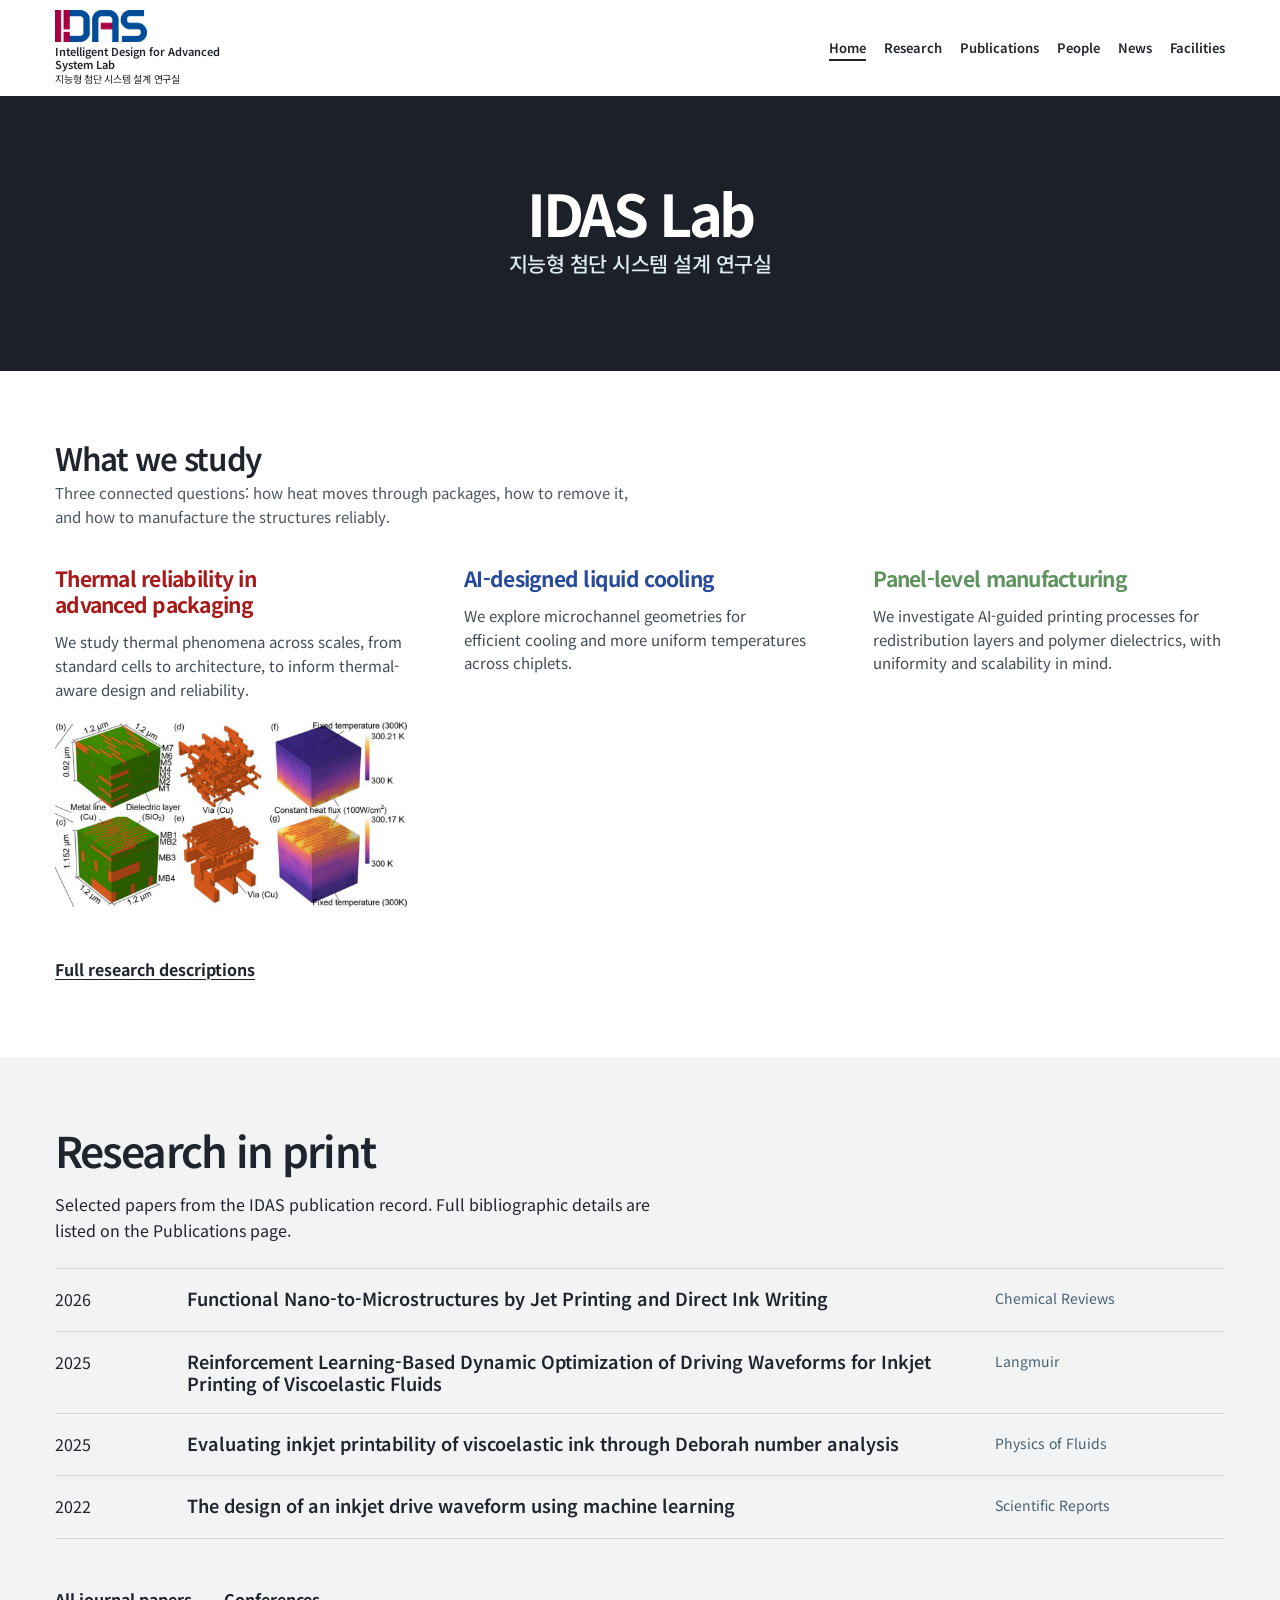
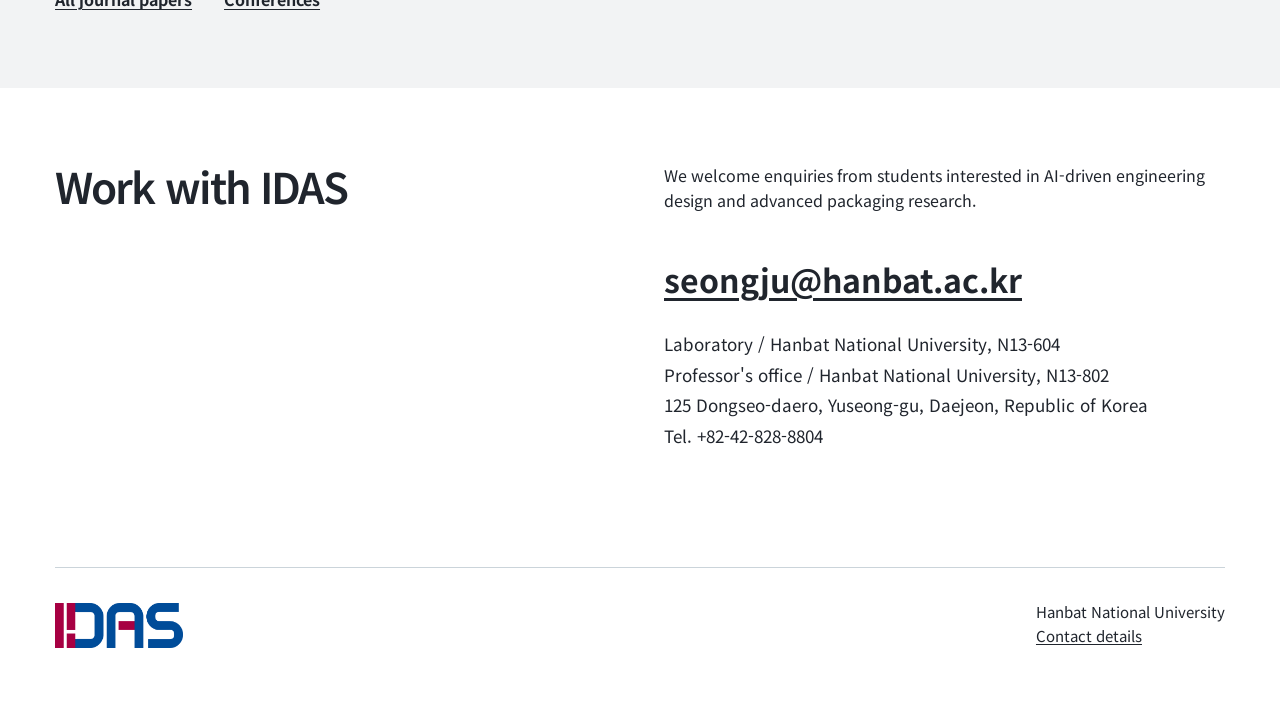
==== commit 3c098e5f: "Add cropped thermal reliability figure to home" ====
--- a/index.html
+++ b/index.html
@@ -17,7 +17,7 @@
  <div class="hero-body wrap"><div class="hero-main"><h1>IDAS Lab<span class="translation" lang="ko">지능형 첨단 시스템 설계 연구실</span></h1></div></div>
 </header>
 <main id="main">
-<section class="section research wrap" id="research"><div class="axis research-intro"><div></div><div><h2>What we study</h2><p>Three connected questions: how heat moves through packages, how to remove it, and how to manufacture the structures reliably.</p></div></div><div class="topics"><article class="topic"><div class="glyph" aria-hidden="true"><b style="--h:55px"></b><b style="--h:85px"></b><b style="--h:65px"></b><b style="--h:100px"></b><b style="--h:72px"></b><b style="--h:93px"></b></div><div><h3>Thermal reliability in advanced packaging</h3><p>We study thermal phenomena across scales, from standard cells to architecture, to inform thermal-aware design and reliability.</p></div></article><article class="topic"><div class="glyph" aria-hidden="true"><b style="--h:16px"></b><b style="--h:25px"></b><b style="--h:36px"></b><b style="--h:25px"></b><b style="--h:16px"></b></div><div><h3>AI-designed liquid cooling</h3><p>We explore microchannel geometries for efficient cooling and more uniform temperatures across chiplets.</p></div></article><article class="topic"><div class="glyph" aria-hidden="true"><b style="--y:0px"></b><b style="--y:-22px"></b><b style="--y:0px"></b><b style="--y:-22px"></b><b style="--y:0px"></b></div><div><h3>Panel-level manufacturing</h3><p>We investigate AI-guided printing processes for redistribution layers and polymer dielectrics, with uniformity and scalability in mind.</p></div></article></div><div class="more"><a class="inline" href="research.html">Full research descriptions</a></div></section>
+<section class="section research wrap" id="research"><div class="axis research-intro"><div></div><div><h2>What we study</h2><p>Three connected questions: how heat moves through packages, how to remove it, and how to manufacture the structures reliably.</p></div></div><div class="topics"><article class="topic"><div class="glyph" aria-hidden="true"><b style="--h:55px"></b><b style="--h:85px"></b><b style="--h:65px"></b><b style="--h:100px"></b><b style="--h:72px"></b><b style="--h:93px"></b></div><div><h3>Thermal reliability in advanced packaging</h3><p>We study thermal phenomena across scales, from standard cells to architecture, to inform thermal-aware design and reliability.</p></div><figure class="topic-figure"><a href="assets/thermal-reliability-modeling.png" target="_blank" rel="noopener noreferrer" aria-label="Open the thermal reliability modeling diagram at full size"><img src="assets/thermal-reliability-modeling.png" width="1082" height="577" alt="Semiconductor metal-line and dielectric models, copper vias, and two thermal simulation maps" loading="lazy" decoding="async"></a></figure></article><article class="topic"><div class="glyph" aria-hidden="true"><b style="--h:16px"></b><b style="--h:25px"></b><b style="--h:36px"></b><b style="--h:25px"></b><b style="--h:16px"></b></div><div><h3>AI-designed liquid cooling</h3><p>We explore microchannel geometries for efficient cooling and more uniform temperatures across chiplets.</p></div></article><article class="topic"><div class="glyph" aria-hidden="true"><b style="--y:0px"></b><b style="--y:-22px"></b><b style="--y:0px"></b><b style="--y:-22px"></b><b style="--y:0px"></b></div><div><h3>Panel-level manufacturing</h3><p>We investigate AI-guided printing processes for redistribution layers and polymer dielectrics, with uniformity and scalability in mind.</p></div></article></div><div class="more"><a class="inline" href="research.html">Full research descriptions</a></div></section>
 <section class="section publications wrap" id="publications"><div class="axis publication-head"><div></div><div><h2>Research in print</h2><p>Selected papers from the IDAS publication record. Full bibliographic details are listed on the Publications page.</p></div></div><ul class="publication-list"><li><span>2026</span><strong>Functional Nano-to-Microstructures by Jet Printing and Direct Ink Writing</strong><span class="venue">Chemical Reviews</span></li><li><span>2025</span><strong>Reinforcement Learning-Based Dynamic Optimization of Driving Waveforms for Inkjet Printing of Viscoelastic Fluids</strong><span class="venue">Langmuir</span></li><li><span>2025</span><strong>Evaluating inkjet printability of viscoelastic ink through Deborah number analysis</strong><span class="venue">Physics of Fluids</span></li><li><span>2022</span><strong>The design of an inkjet drive waveform using machine learning</strong><span class="venue">Scientific Reports</span></li></ul><div class="more"><a class="inline" href="publications.html#journals">All journal papers</a><a class="inline" href="publications.html#conferences">Conferences</a></div></section>
 
 <section class="contact wrap" id="contact"><div class="axis"><div><h2>Work with IDAS</h2></div><div class="right"><p>We welcome enquiries from students interested in AI-driven engineering design and advanced packaging research.</p><a class="email" href="mailto:seongju@hanbat.ac.kr?subject=Inquiry%20to%20IDAS%20Lab">seongju@hanbat.ac.kr</a><address>Laboratory / Hanbat National University, N13-604<br>Professor's office / Hanbat National University, N13-802<br>125 Dongseo-daero, Yuseong-gu, Daejeon, Republic of Korea<br>Tel. +82-42-828-8804</address></div></div><footer><div><img class="footer-mark" src="assets/idas-logo.png" width="1858" height="643" alt="IDAS"></div><div>Hanbat National University<br><a href="contact.html">Contact details</a></div></footer></section>
--- a/reference.css
+++ b/reference.css
@@ -19,6 +19,7 @@
 .topics{grid-template-columns:repeat(3,minmax(0,1fr));gap:clamp(26px,4.5vw,72px)}
 .topic,.topic:nth-child(1),.topic:nth-child(2),.topic:nth-child(3){grid-column:auto;min-height:0;padding:0;background:none;color:var(--ref-ink);display:block}
 .topic h3{font-size:21px;line-height:1.25;letter-spacing:-.035em;color:var(--ref-blue);margin:0 0 13px}.topic h3 .translation{font-size:.78em;line-height:1.45;margin-top:5px;color:var(--ref-ink)}.topic p{font-size:15px;line-height:1.58;color:#414b55}.topic p .translation{font-size:.95em;color:#5a6571;margin-top:10px}
+.topic-figure{margin:20px 0 0;max-width:100%}.topic-figure a,.topic-figure img{display:block;width:100%}.topic-figure img{height:auto}
 .about{background:var(--ref-soft)}.about .axis{display:grid;grid-template-columns:repeat(2,minmax(0,1fr));gap:clamp(40px,7vw,110px)}.about .axis>div:last-child{grid-column:1;grid-row:1}.about .side{grid-column:2;grid-row:1;padding-top:0}
 .about h2,.diagram-band h2,.publications h2,.contact h2{font-size:clamp(30px,3.3vw,46px);margin-bottom:19px}.about .lead{font-size:21px}.bodycopy p{font-size:16px}.facts{grid-template-columns:1fr;gap:18px}.facts div{border:0;padding:0}.facts dd{font-size:17px}
 .diagram-band{background:#fff;color:var(--ref-ink);padding-top:66px;padding-bottom:65px}.diagram-band h2{max-width:none}.diagram-band .axis{grid-template-columns:minmax(0,5fr) minmax(0,7fr)}.diagram-band p{font-size:16px}.concept-figure img{max-height:490px}
@@ -28,5 +29,9 @@
 .page-header{background:#fff}.page-title{width:100%;max-width:none;background:var(--ref-band);color:#fff;display:block;text-align:center;padding:48px var(--gutter) 52px}.page-title p{color:#dbe4ed;font-size:15px;margin:0 auto 8px}.page-title h1{color:#fff;font-size:clamp(45px,5vw,72px);line-height:1.04}.page-title h1 .translation{font-size:.38em;color:#dce8f2;margin-top:8px}
 .page-section{padding-top:75px;padding-bottom:75px;background:#fff}.page-section:nth-child(even){background:var(--ref-soft)}.reading-grid h2,.page-section h2{font-size:clamp(32px,3.6vw,48px)}
 .page-footer{background:var(--ref-soft)}
+footer .footer-mark{width:clamp(100px,10vw,140px);max-width:100%;height:auto}
+.research .topic:nth-child(1) h3{color:#A81919}
+.research .topic:nth-child(2) h3{color:#274B9B}
+.research .topic:nth-child(3) h3{color:#5F935D}
 @media(max-width:1100px){.nav,.page-header .nav{min-height:80px}.navlinks{top:78px}.navlinks.open{display:flex;background:#fff}.navlinks a{font-size:17px}.hero-body{padding-top:42px;padding-bottom:42px}.topics{grid-template-columns:repeat(3,minmax(0,1fr))}.topic,.topic:nth-child(1),.topic:nth-child(2),.topic:nth-child(3){min-height:0}.about .axis{display:grid}}
 @media(max-width:720px){.nav,.page-header .nav{min-height:75px}.brand-mark{width:82px}.brand>span{font-size:10px}.brand .translation{font-size:9px}.navlinks{top:72px}.hero-body{min-height:260px;padding:35px 20px}.hero-main h1{font-size:clamp(38px,10vw,52px)}.hero-main h1 .translation{font-size:.4em}.hero-main .sub{font-size:14px}.hero-main .sub .translation{font-size:13px}.hero-side{font-size:12px}.section{padding-top:52px;padding-bottom:58px}.research-intro{margin-bottom:28px}.research-intro h2{font-size:29px}.topics{display:block}.topic,.topic:nth-child(1),.topic:nth-child(2),.topic:nth-child(3){margin:0 0 32px;padding:0;min-height:0}.topic:last-child{margin-bottom:0}.topic h3{font-size:22px}.about .axis{display:flex;flex-direction:column;gap:28px}.about .axis>div:last-child{order:0}.about .side{order:1}.diagram-band{padding-top:52px;padding-bottom:55px}.page-title{padding-top:40px;padding-bottom:45px}.page-title h1{margin:0;font-size:clamp(40px,10vw,60px)}.page-section{padding-top:55px;padding-bottom:58px}}
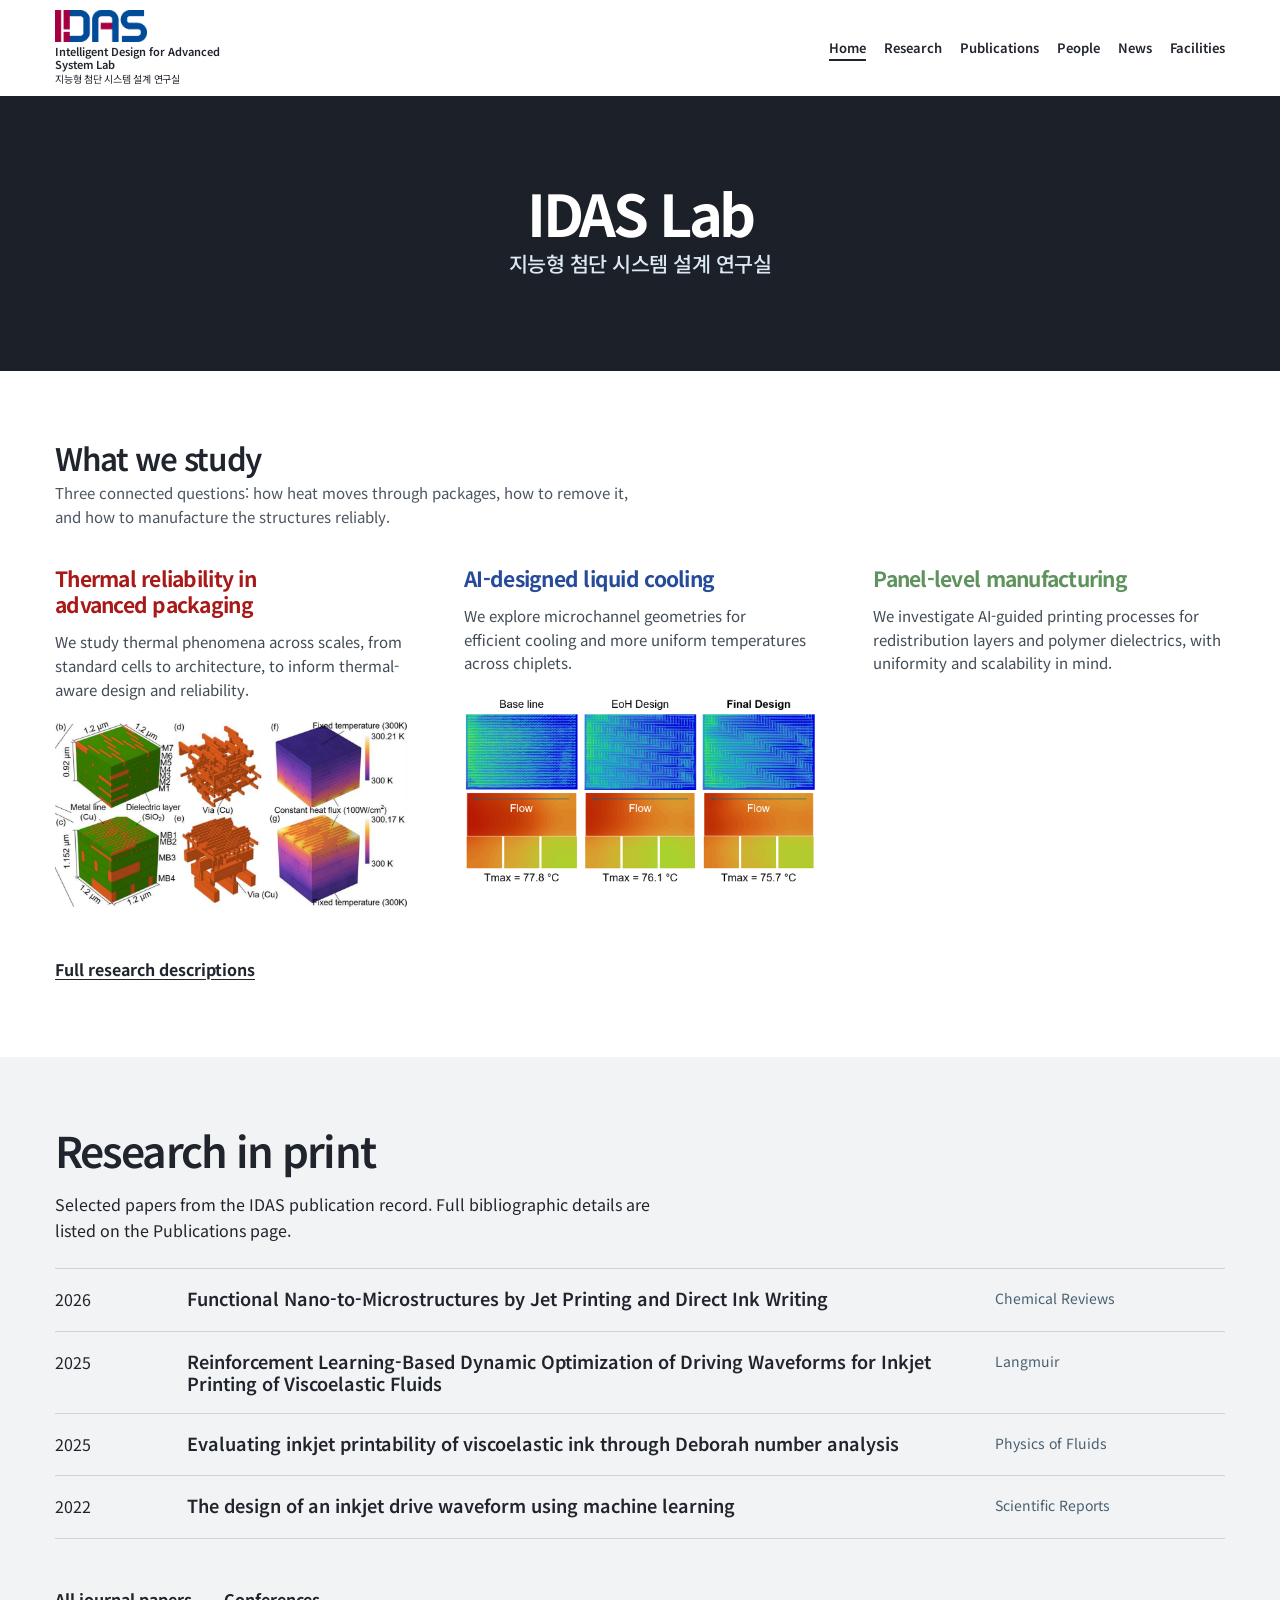
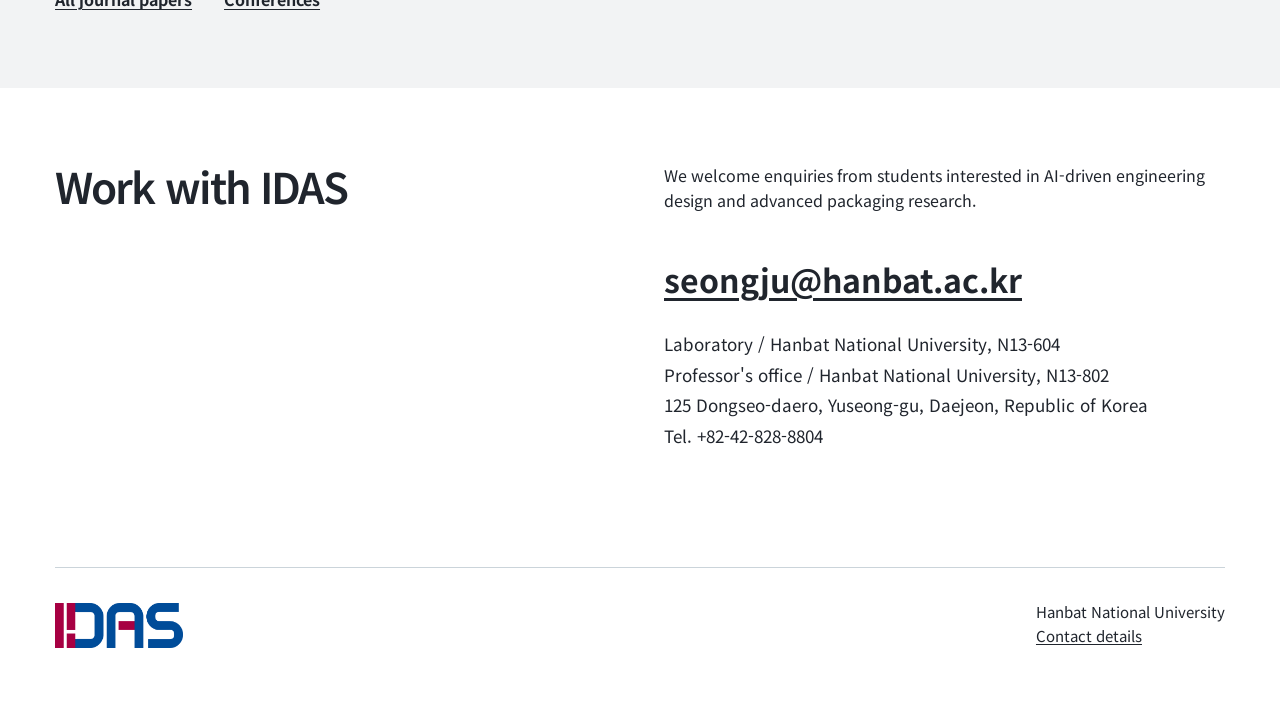
==== commit 97a46ee3: "Add liquid cooling design figure to home" ====
--- a/index.html
+++ b/index.html
@@ -17,7 +17,7 @@
  <div class="hero-body wrap"><div class="hero-main"><h1>IDAS Lab<span class="translation" lang="ko">지능형 첨단 시스템 설계 연구실</span></h1></div></div>
 </header>
 <main id="main">
-<section class="section research wrap" id="research"><div class="axis research-intro"><div></div><div><h2>What we study</h2><p>Three connected questions: how heat moves through packages, how to remove it, and how to manufacture the structures reliably.</p></div></div><div class="topics"><article class="topic"><div class="glyph" aria-hidden="true"><b style="--h:55px"></b><b style="--h:85px"></b><b style="--h:65px"></b><b style="--h:100px"></b><b style="--h:72px"></b><b style="--h:93px"></b></div><div><h3>Thermal reliability in advanced packaging</h3><p>We study thermal phenomena across scales, from standard cells to architecture, to inform thermal-aware design and reliability.</p></div><figure class="topic-figure"><a href="assets/thermal-reliability-modeling.png" target="_blank" rel="noopener noreferrer" aria-label="Open the thermal reliability modeling diagram at full size"><img src="assets/thermal-reliability-modeling.png" width="1082" height="577" alt="Semiconductor metal-line and dielectric models, copper vias, and two thermal simulation maps" loading="lazy" decoding="async"></a></figure></article><article class="topic"><div class="glyph" aria-hidden="true"><b style="--h:16px"></b><b style="--h:25px"></b><b style="--h:36px"></b><b style="--h:25px"></b><b style="--h:16px"></b></div><div><h3>AI-designed liquid cooling</h3><p>We explore microchannel geometries for efficient cooling and more uniform temperatures across chiplets.</p></div></article><article class="topic"><div class="glyph" aria-hidden="true"><b style="--y:0px"></b><b style="--y:-22px"></b><b style="--y:0px"></b><b style="--y:-22px"></b><b style="--y:0px"></b></div><div><h3>Panel-level manufacturing</h3><p>We investigate AI-guided printing processes for redistribution layers and polymer dielectrics, with uniformity and scalability in mind.</p></div></article></div><div class="more"><a class="inline" href="research.html">Full research descriptions</a></div></section>
+<section class="section research wrap" id="research"><div class="axis research-intro"><div></div><div><h2>What we study</h2><p>Three connected questions: how heat moves through packages, how to remove it, and how to manufacture the structures reliably.</p></div></div><div class="topics"><article class="topic"><div class="glyph" aria-hidden="true"><b style="--h:55px"></b><b style="--h:85px"></b><b style="--h:65px"></b><b style="--h:100px"></b><b style="--h:72px"></b><b style="--h:93px"></b></div><div><h3>Thermal reliability in advanced packaging</h3><p>We study thermal phenomena across scales, from standard cells to architecture, to inform thermal-aware design and reliability.</p></div><figure class="topic-figure"><a href="assets/thermal-reliability-modeling.png" target="_blank" rel="noopener noreferrer" aria-label="Open the thermal reliability modeling diagram at full size"><img src="assets/thermal-reliability-modeling.png" width="1082" height="577" alt="Semiconductor metal-line and dielectric models, copper vias, and two thermal simulation maps" loading="lazy" decoding="async"></a></figure></article><article class="topic"><div class="glyph" aria-hidden="true"><b style="--h:16px"></b><b style="--h:25px"></b><b style="--h:36px"></b><b style="--h:25px"></b><b style="--h:16px"></b></div><div><h3>AI-designed liquid cooling</h3><p>We explore microchannel geometries for efficient cooling and more uniform temperatures across chiplets.</p></div><figure class="topic-figure"><a href="assets/ai-liquid-cooling-design.png" target="_blank" rel="noopener noreferrer" aria-label="Open the liquid cooling design comparison at full size"><img src="assets/ai-liquid-cooling-design.png" width="1042" height="561" alt="Baseline, EoH design, and final design compared with flow and temperature maps" loading="lazy" decoding="async"></a></figure></article><article class="topic"><div class="glyph" aria-hidden="true"><b style="--y:0px"></b><b style="--y:-22px"></b><b style="--y:0px"></b><b style="--y:-22px"></b><b style="--y:0px"></b></div><div><h3>Panel-level manufacturing</h3><p>We investigate AI-guided printing processes for redistribution layers and polymer dielectrics, with uniformity and scalability in mind.</p></div></article></div><div class="more"><a class="inline" href="research.html">Full research descriptions</a></div></section>
 <section class="section publications wrap" id="publications"><div class="axis publication-head"><div></div><div><h2>Research in print</h2><p>Selected papers from the IDAS publication record. Full bibliographic details are listed on the Publications page.</p></div></div><ul class="publication-list"><li><span>2026</span><strong>Functional Nano-to-Microstructures by Jet Printing and Direct Ink Writing</strong><span class="venue">Chemical Reviews</span></li><li><span>2025</span><strong>Reinforcement Learning-Based Dynamic Optimization of Driving Waveforms for Inkjet Printing of Viscoelastic Fluids</strong><span class="venue">Langmuir</span></li><li><span>2025</span><strong>Evaluating inkjet printability of viscoelastic ink through Deborah number analysis</strong><span class="venue">Physics of Fluids</span></li><li><span>2022</span><strong>The design of an inkjet drive waveform using machine learning</strong><span class="venue">Scientific Reports</span></li></ul><div class="more"><a class="inline" href="publications.html#journals">All journal papers</a><a class="inline" href="publications.html#conferences">Conferences</a></div></section>
 
 <section class="contact wrap" id="contact"><div class="axis"><div><h2>Work with IDAS</h2></div><div class="right"><p>We welcome enquiries from students interested in AI-driven engineering design and advanced packaging research.</p><a class="email" href="mailto:seongju@hanbat.ac.kr?subject=Inquiry%20to%20IDAS%20Lab">seongju@hanbat.ac.kr</a><address>Laboratory / Hanbat National University, N13-604<br>Professor's office / Hanbat National University, N13-802<br>125 Dongseo-daero, Yuseong-gu, Daejeon, Republic of Korea<br>Tel. +82-42-828-8804</address></div></div><footer><div><img class="footer-mark" src="assets/idas-logo.png" width="1858" height="643" alt="IDAS"></div><div>Hanbat National University<br><a href="contact.html">Contact details</a></div></footer></section>
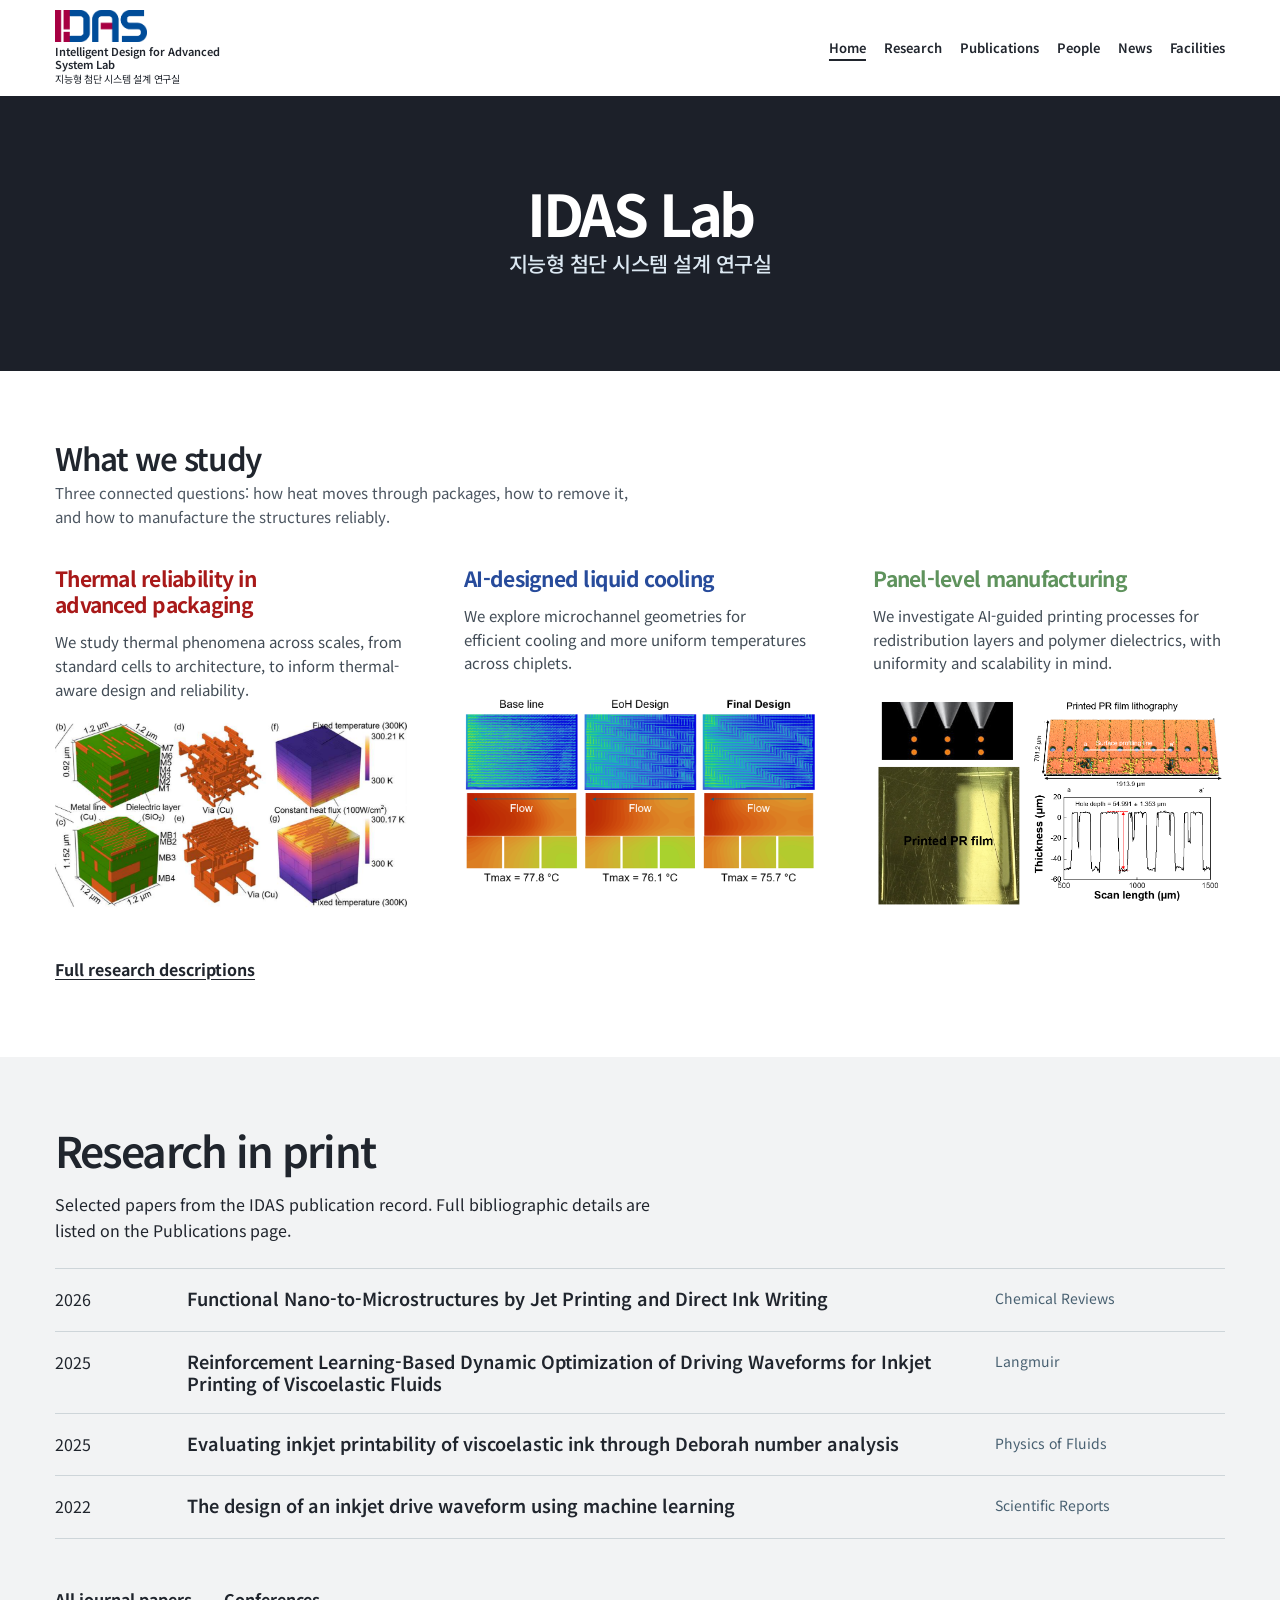
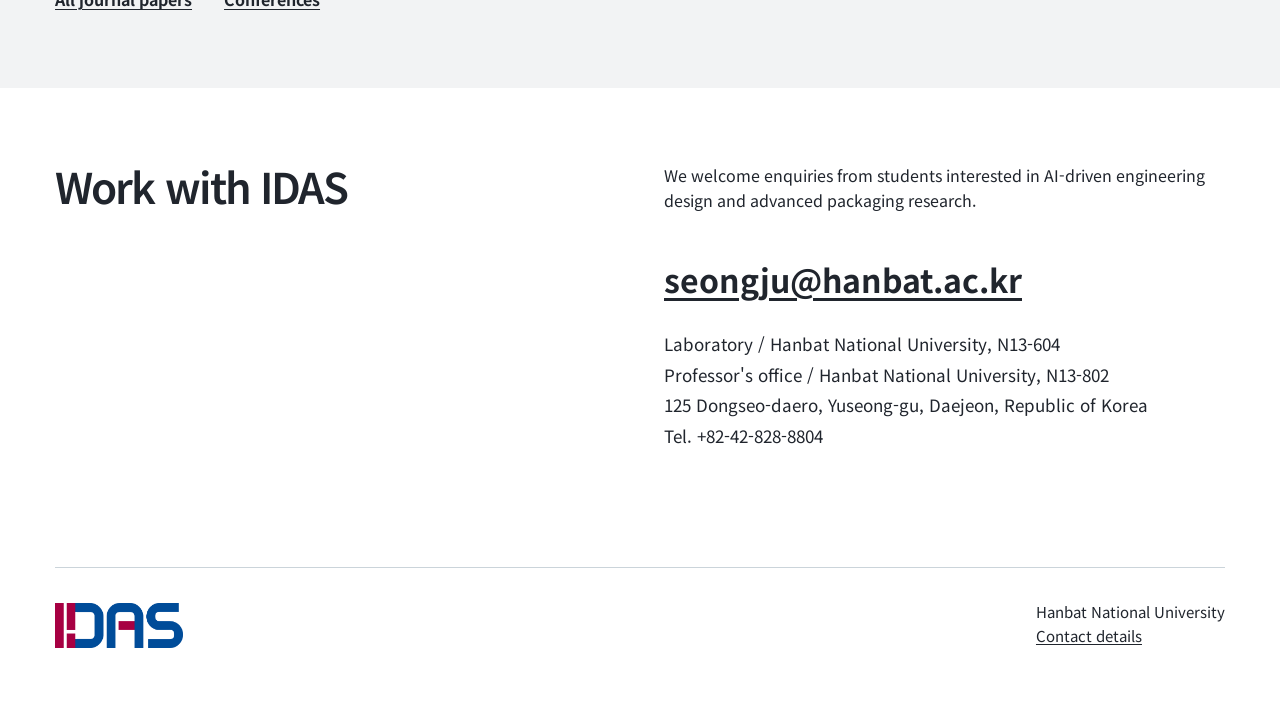
==== commit 40a9d25a: "Add manufacturing lithography figure to home" ====
--- a/index.html
+++ b/index.html
@@ -17,7 +17,7 @@
  <div class="hero-body wrap"><div class="hero-main"><h1>IDAS Lab<span class="translation" lang="ko">지능형 첨단 시스템 설계 연구실</span></h1></div></div>
 </header>
 <main id="main">
-<section class="section research wrap" id="research"><div class="axis research-intro"><div></div><div><h2>What we study</h2><p>Three connected questions: how heat moves through packages, how to remove it, and how to manufacture the structures reliably.</p></div></div><div class="topics"><article class="topic"><div class="glyph" aria-hidden="true"><b style="--h:55px"></b><b style="--h:85px"></b><b style="--h:65px"></b><b style="--h:100px"></b><b style="--h:72px"></b><b style="--h:93px"></b></div><div><h3>Thermal reliability in advanced packaging</h3><p>We study thermal phenomena across scales, from standard cells to architecture, to inform thermal-aware design and reliability.</p></div><figure class="topic-figure"><a href="assets/thermal-reliability-modeling.png" target="_blank" rel="noopener noreferrer" aria-label="Open the thermal reliability modeling diagram at full size"><img src="assets/thermal-reliability-modeling.png" width="1082" height="577" alt="Semiconductor metal-line and dielectric models, copper vias, and two thermal simulation maps" loading="lazy" decoding="async"></a></figure></article><article class="topic"><div class="glyph" aria-hidden="true"><b style="--h:16px"></b><b style="--h:25px"></b><b style="--h:36px"></b><b style="--h:25px"></b><b style="--h:16px"></b></div><div><h3>AI-designed liquid cooling</h3><p>We explore microchannel geometries for efficient cooling and more uniform temperatures across chiplets.</p></div><figure class="topic-figure"><a href="assets/ai-liquid-cooling-design.png" target="_blank" rel="noopener noreferrer" aria-label="Open the liquid cooling design comparison at full size"><img src="assets/ai-liquid-cooling-design.png" width="1042" height="561" alt="Baseline, EoH design, and final design compared with flow and temperature maps" loading="lazy" decoding="async"></a></figure></article><article class="topic"><div class="glyph" aria-hidden="true"><b style="--y:0px"></b><b style="--y:-22px"></b><b style="--y:0px"></b><b style="--y:-22px"></b><b style="--y:0px"></b></div><div><h3>Panel-level manufacturing</h3><p>We investigate AI-guided printing processes for redistribution layers and polymer dielectrics, with uniformity and scalability in mind.</p></div></article></div><div class="more"><a class="inline" href="research.html">Full research descriptions</a></div></section>
+<section class="section research wrap" id="research"><div class="axis research-intro"><div></div><div><h2>What we study</h2><p>Three connected questions: how heat moves through packages, how to remove it, and how to manufacture the structures reliably.</p></div></div><div class="topics"><article class="topic"><div class="glyph" aria-hidden="true"><b style="--h:55px"></b><b style="--h:85px"></b><b style="--h:65px"></b><b style="--h:100px"></b><b style="--h:72px"></b><b style="--h:93px"></b></div><div><h3>Thermal reliability in advanced packaging</h3><p>We study thermal phenomena across scales, from standard cells to architecture, to inform thermal-aware design and reliability.</p></div><figure class="topic-figure"><a href="assets/thermal-reliability-modeling.png" target="_blank" rel="noopener noreferrer" aria-label="Open the thermal reliability modeling diagram at full size"><img src="assets/thermal-reliability-modeling.png" width="1082" height="577" alt="Semiconductor metal-line and dielectric models, copper vias, and two thermal simulation maps" loading="lazy" decoding="async"></a></figure></article><article class="topic"><div class="glyph" aria-hidden="true"><b style="--h:16px"></b><b style="--h:25px"></b><b style="--h:36px"></b><b style="--h:25px"></b><b style="--h:16px"></b></div><div><h3>AI-designed liquid cooling</h3><p>We explore microchannel geometries for efficient cooling and more uniform temperatures across chiplets.</p></div><figure class="topic-figure"><a href="assets/ai-liquid-cooling-design.png" target="_blank" rel="noopener noreferrer" aria-label="Open the liquid cooling design comparison at full size"><img src="assets/ai-liquid-cooling-design.png" width="1042" height="561" alt="Baseline, EoH design, and final design compared with flow and temperature maps" loading="lazy" decoding="async"></a></figure></article><article class="topic"><div class="glyph" aria-hidden="true"><b style="--y:0px"></b><b style="--y:-22px"></b><b style="--y:0px"></b><b style="--y:-22px"></b><b style="--y:0px"></b></div><div><h3>Panel-level manufacturing</h3><p>We investigate AI-guided printing processes for redistribution layers and polymer dielectrics, with uniformity and scalability in mind.</p></div><figure class="topic-figure"><a href="assets/panel-manufacturing-pr-lithography.png" target="_blank" rel="noopener noreferrer" aria-label="Open the printed PR film lithography figure at full size"><img src="assets/panel-manufacturing-pr-lithography.png" width="1225" height="739" alt="Printed photoresist film, surface profiling image, and a thickness versus scan-length graph" loading="lazy" decoding="async"></a></figure></article></div><div class="more"><a class="inline" href="research.html">Full research descriptions</a></div></section>
 <section class="section publications wrap" id="publications"><div class="axis publication-head"><div></div><div><h2>Research in print</h2><p>Selected papers from the IDAS publication record. Full bibliographic details are listed on the Publications page.</p></div></div><ul class="publication-list"><li><span>2026</span><strong>Functional Nano-to-Microstructures by Jet Printing and Direct Ink Writing</strong><span class="venue">Chemical Reviews</span></li><li><span>2025</span><strong>Reinforcement Learning-Based Dynamic Optimization of Driving Waveforms for Inkjet Printing of Viscoelastic Fluids</strong><span class="venue">Langmuir</span></li><li><span>2025</span><strong>Evaluating inkjet printability of viscoelastic ink through Deborah number analysis</strong><span class="venue">Physics of Fluids</span></li><li><span>2022</span><strong>The design of an inkjet drive waveform using machine learning</strong><span class="venue">Scientific Reports</span></li></ul><div class="more"><a class="inline" href="publications.html#journals">All journal papers</a><a class="inline" href="publications.html#conferences">Conferences</a></div></section>
 
 <section class="contact wrap" id="contact"><div class="axis"><div><h2>Work with IDAS</h2></div><div class="right"><p>We welcome enquiries from students interested in AI-driven engineering design and advanced packaging research.</p><a class="email" href="mailto:seongju@hanbat.ac.kr?subject=Inquiry%20to%20IDAS%20Lab">seongju@hanbat.ac.kr</a><address>Laboratory / Hanbat National University, N13-604<br>Professor's office / Hanbat National University, N13-802<br>125 Dongseo-daero, Yuseong-gu, Daejeon, Republic of Korea<br>Tel. +82-42-828-8804</address></div></div><footer><div><img class="footer-mark" src="assets/idas-logo.png" width="1858" height="643" alt="IDAS"></div><div>Hanbat National University<br><a href="contact.html">Contact details</a></div></footer></section>
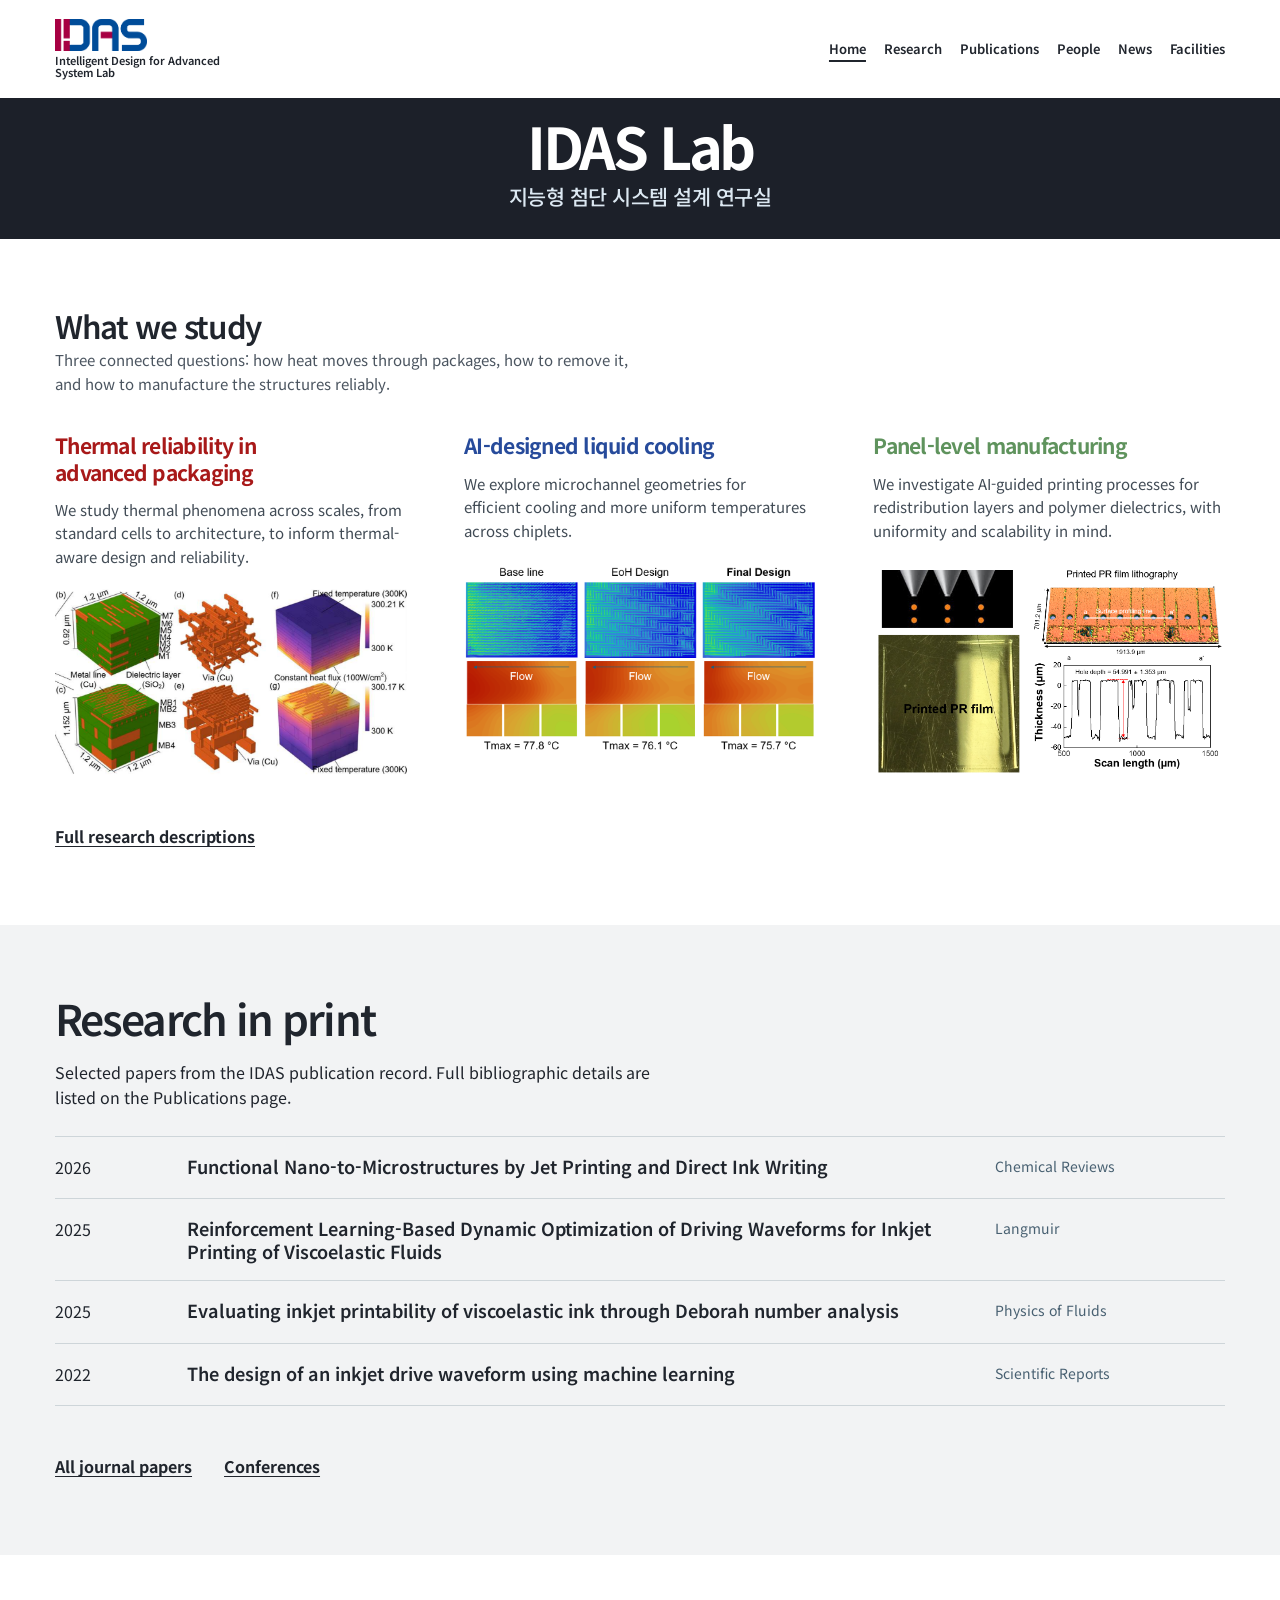
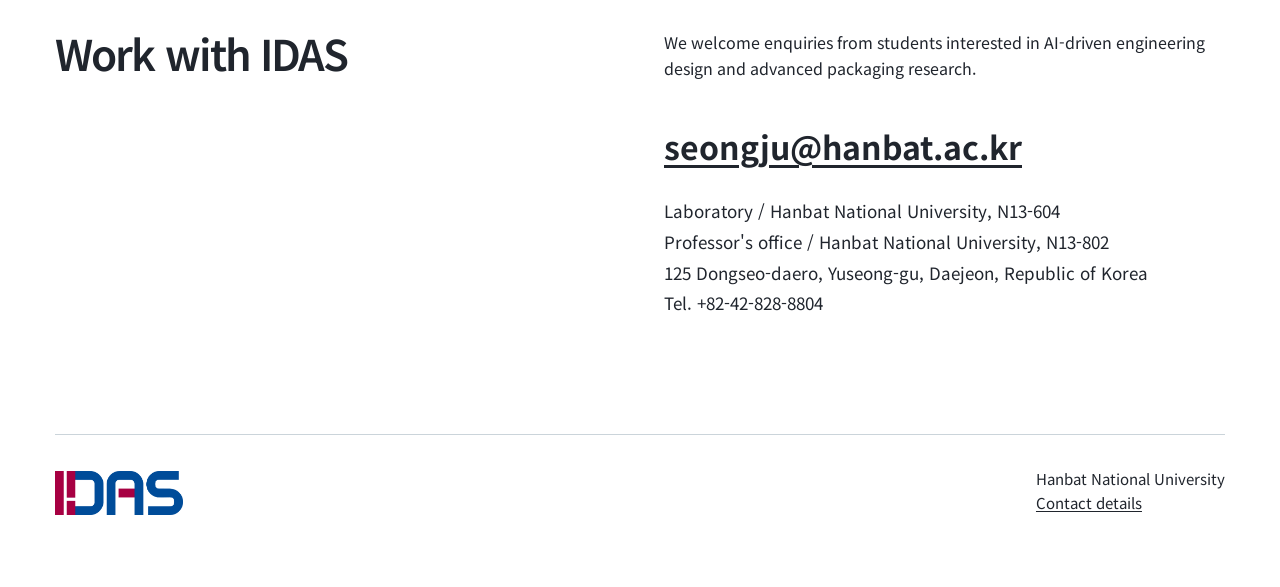
==== commit 68fae9bc: "Unify header branding and improve text wrapping" ====
--- a/index.html
+++ b/index.html
@@ -13,7 +13,7 @@
 <body>
 <a class="skip" href="#main">본문으로 이동</a>
 <header class="hero" id="home">
- <nav class="nav wrap" aria-label="주 메뉴"><a class="brand" href="index.html"><img class="brand-mark" src="assets/idas-logo.png" width="1858" height="643" alt="IDAS"> <span>Intelligent Design for Advanced System Lab<span class="translation" lang="ko">지능형 첨단 시스템 설계 연구실</span></span></a><button class="menu" aria-expanded="false" aria-controls="navlinks">Menu <span lang="ko">메뉴</span></button><div class="navlinks" id="navlinks"><a href="index.html" aria-current="page">Home</a><a href="research.html">Research</a><a href="publications.html">Publications</a><a href="people.html">People</a><a href="news.html">News</a><a href="facilities.html">Facilities</a></div></nav>
+ <nav class="nav wrap" aria-label="주 메뉴"><a class="brand" href="index.html"><img class="brand-mark" src="assets/idas-logo.png" width="1858" height="643" alt="IDAS"> <span>Intelligent Design for Advanced System Lab</span></a><button class="menu" aria-expanded="false" aria-controls="navlinks">Menu <span lang="ko">메뉴</span></button><div class="navlinks" id="navlinks"><a href="index.html" aria-current="page">Home</a><a href="research.html">Research</a><a href="publications.html">Publications</a><a href="people.html">People</a><a href="news.html">News</a><a href="facilities.html">Facilities</a></div></nav>
  <div class="hero-body wrap"><div class="hero-main"><h1>IDAS Lab<span class="translation" lang="ko">지능형 첨단 시스템 설계 연구실</span></h1></div></div>
 </header>
 <main id="main">
--- a/reference.css
+++ b/reference.css
@@ -1,11 +1,11 @@
 /* IDAS reference-layout design: shared public styles. */
 .empty-page{min-height:45vh;background:#fff}
-:root{--ref-ink:#20252d;--ref-band:#1c2029;--ref-soft:#f2f3f4;--ref-blue:#12538c}
+:root{--ref-ink:#20252d;--ref-band:#1c2029;--ref-soft:#f2f3f4;--ref-blue:#12538c;--ref-title-height:clamp(136px,11vw,148px)}
 body{background:#fff;color:var(--ref-ink);font-size:16px}
-.nav,.page-header .nav{min-height:88px;padding-top:10px;padding-bottom:10px;gap:24px;background:#fff}
+.nav,.page-header .nav{min-height:98px;padding-top:10px;padding-bottom:10px;gap:24px;background:#fff}
 .brand{font-size:11px;line-height:1.16}.brand-mark{width:92px;margin-bottom:3px}.brand>span{max-width:32ch}.brand .translation{font-size:10px;margin-top:1px}
 .navlinks{gap:18px}.navlinks a{font-size:13px;font-weight:600}.navcta{display:none}
-.hero{min-height:0;background:#fff}.hero-body{width:100%;max-width:none;background:var(--ref-band);color:#fff;min-height:275px;padding:45px var(--gutter) 42px;display:flex;flex-direction:column;align-items:center;justify-content:center;text-align:center;gap:16px}
+.hero{min-height:0;background:#fff}.hero-body{width:100%;max-width:none;background:var(--ref-band);color:#fff;min-height:var(--ref-title-height);padding:16px var(--gutter) 16px;display:flex;flex-direction:column;align-items:center;justify-content:center;text-align:center;gap:16px}
 .hero-main{max-width:850px}.hero-main h1{font-size:clamp(38px,4.5vw,64px);line-height:1.04;letter-spacing:-.055em;margin:0 0 11px;color:#fff}
 .hero-main h1 .translation{font-size:.36em;line-height:1.25;letter-spacing:-.025em;margin-top:8px;color:#dce8f2}
 .hero-main .sub{font-size:16px;line-height:1.45;margin:0 auto;max-width:70ch;color:#e5edf2}
@@ -26,12 +26,22 @@
 .publications{background:var(--ref-soft)}.publication-head>div:last-child{display:block}.publication-head p{font-size:16px}.publication-list{margin-top:25px}.publication-list li,.publication-list li:first-child{border-color:#ced5d9;border-width:1px;padding:18px 0}.publication-list strong{font-size:18px}.publication-list .venue{font-size:14px}
 .contact{background:#fff;color:var(--ref-ink);padding-top:75px}.contact h2{max-width:none}.contact p{font-size:16px}.contact footer{border-color:#cbd4da;border-width:1px;color:var(--ref-ink)}
 /* Secondary pages keep their content, with the same quiet strip/alternating rhythm. */
-.page-header{background:#fff}.page-title{width:100%;max-width:none;background:var(--ref-band);color:#fff;display:block;text-align:center;padding:48px var(--gutter) 52px}.page-title p{color:#dbe4ed;font-size:15px;margin:0 auto 8px}.page-title h1{color:#fff;font-size:clamp(45px,5vw,72px);line-height:1.04}.page-title h1 .translation{font-size:.38em;color:#dce8f2;margin-top:8px}
+.page-header{background:#fff}.page-title{width:100%;max-width:none;background:var(--ref-band);color:#fff;display:block;text-align:center;padding:16px var(--gutter) 17px}.page-title p{color:#dbe4ed;font-size:15px;margin:0 auto 8px}.page-title h1{color:#fff;font-size:clamp(45px,5vw,72px);line-height:1.04}.page-title h1 .translation{font-size:.38em;color:#dce8f2;margin-top:8px}
+.page-title:not(:has(h1 .translation)){min-height:var(--ref-title-height);display:flex;flex-direction:column;align-items:center;justify-content:center;gap:0}
+.page-title:not(:has(h1 .translation)) p{margin:8px auto 0}
+.page-title:not(:has(>p)){padding-top:21px;padding-bottom:21px}
+.page-title:has(h1 .translation){padding-top:9px;padding-bottom:9px}
 .page-section{padding-top:75px;padding-bottom:75px;background:#fff}.page-section:nth-child(even){background:var(--ref-soft)}.reading-grid h2,.page-section h2{font-size:clamp(32px,3.6vw,48px)}
 .page-footer{background:var(--ref-soft)}
 footer .footer-mark{width:clamp(100px,10vw,140px);max-width:100%;height:auto}
 .research .topic:nth-child(1) h3{color:#A81919}
 .research .topic:nth-child(2) h3{color:#274B9B}
 .research .topic:nth-child(3) h3{color:#5F935D}
-@media(max-width:1100px){.nav,.page-header .nav{min-height:80px}.navlinks{top:78px}.navlinks.open{display:flex;background:#fff}.navlinks a{font-size:17px}.hero-body{padding-top:42px;padding-bottom:42px}.topics{grid-template-columns:repeat(3,minmax(0,1fr))}.topic,.topic:nth-child(1),.topic:nth-child(2),.topic:nth-child(3){min-height:0}.about .axis{display:grid}}
-@media(max-width:720px){.nav,.page-header .nav{min-height:75px}.brand-mark{width:82px}.brand>span{font-size:10px}.brand .translation{font-size:9px}.navlinks{top:72px}.hero-body{min-height:260px;padding:35px 20px}.hero-main h1{font-size:clamp(38px,10vw,52px)}.hero-main h1 .translation{font-size:.4em}.hero-main .sub{font-size:14px}.hero-main .sub .translation{font-size:13px}.hero-side{font-size:12px}.section{padding-top:52px;padding-bottom:58px}.research-intro{margin-bottom:28px}.research-intro h2{font-size:29px}.topics{display:block}.topic,.topic:nth-child(1),.topic:nth-child(2),.topic:nth-child(3){margin:0 0 32px;padding:0;min-height:0}.topic:last-child{margin-bottom:0}.topic h3{font-size:22px}.about .axis{display:flex;flex-direction:column;gap:28px}.about .axis>div:last-child{order:0}.about .side{order:1}.diagram-band{padding-top:52px;padding-bottom:55px}.page-title{padding-top:40px;padding-bottom:45px}.page-title h1{margin:0;font-size:clamp(40px,10vw,60px)}.page-section{padding-top:55px;padding-bottom:58px}}
+@media(max-width:1100px){.nav,.page-header .nav{min-height:98px}.navlinks{top:98px}.navlinks.open{display:flex;background:#fff}.navlinks a{font-size:17px}.hero-body{padding-top:16px;padding-bottom:16px}.topics{grid-template-columns:repeat(3,minmax(0,1fr))}.topic,.topic:nth-child(1),.topic:nth-child(2),.topic:nth-child(3){min-height:0}.about .axis{display:grid}}
+/* Keep English copy naturally wrapped and widen dense entries on small screens. */
+.research-intro p,.topic p,.research-language p,.pi-copy p{text-wrap:pretty;word-break:normal;overflow-wrap:normal}
+.reading-grid h2,.topic h3{text-wrap:balance}
+@media(min-width:721px) and (max-width:960px){.pi-profile{grid-template-columns:150px minmax(0,1fr);gap:24px}}
+@media(max-width:720px){.pub-index li{grid-template-columns:32px minmax(0,1fr);gap:12px;padding-inline:10px}.pub-index .authors{overflow-wrap:break-word}.pub-index .pub-data>strong{font-size:clamp(18px,5vw,22px);line-height:1.3}}
+@media(max-width:390px){.pub-index li{grid-template-columns:25px minmax(0,1fr);gap:8px;padding-inline:8px}}
+@media(max-width:720px){.nav,.page-header .nav{min-height:90px}.brand-mark{width:82px}.brand>span{font-size:10px}.brand .translation{font-size:9px}.navlinks{top:90px}.hero-body{min-height:var(--ref-title-height);padding:18px 20px}.hero-main h1{font-size:clamp(38px,10vw,52px)}.hero-main h1 .translation{font-size:.4em}.hero-main .sub{font-size:14px}.hero-main .sub .translation{font-size:13px}.hero-side{font-size:12px}.section{padding-top:52px;padding-bottom:58px}.research-intro{margin-bottom:28px}.research-intro h2{font-size:29px}.topics{display:block}.topic,.topic:nth-child(1),.topic:nth-child(2),.topic:nth-child(3){margin:0 0 32px;padding:0;min-height:0}.topic:last-child{margin-bottom:0}.topic h3{font-size:22px}.about .axis{display:flex;flex-direction:column;gap:28px}.about .axis>div:last-child{order:0}.about .side{order:1}.diagram-band{padding-top:52px;padding-bottom:55px}.page-title{padding-top:16px;padding-bottom:17px}.page-title h1{margin:0;font-size:clamp(40px,10vw,60px)}.page-section{padding-top:55px;padding-bottom:58px}}
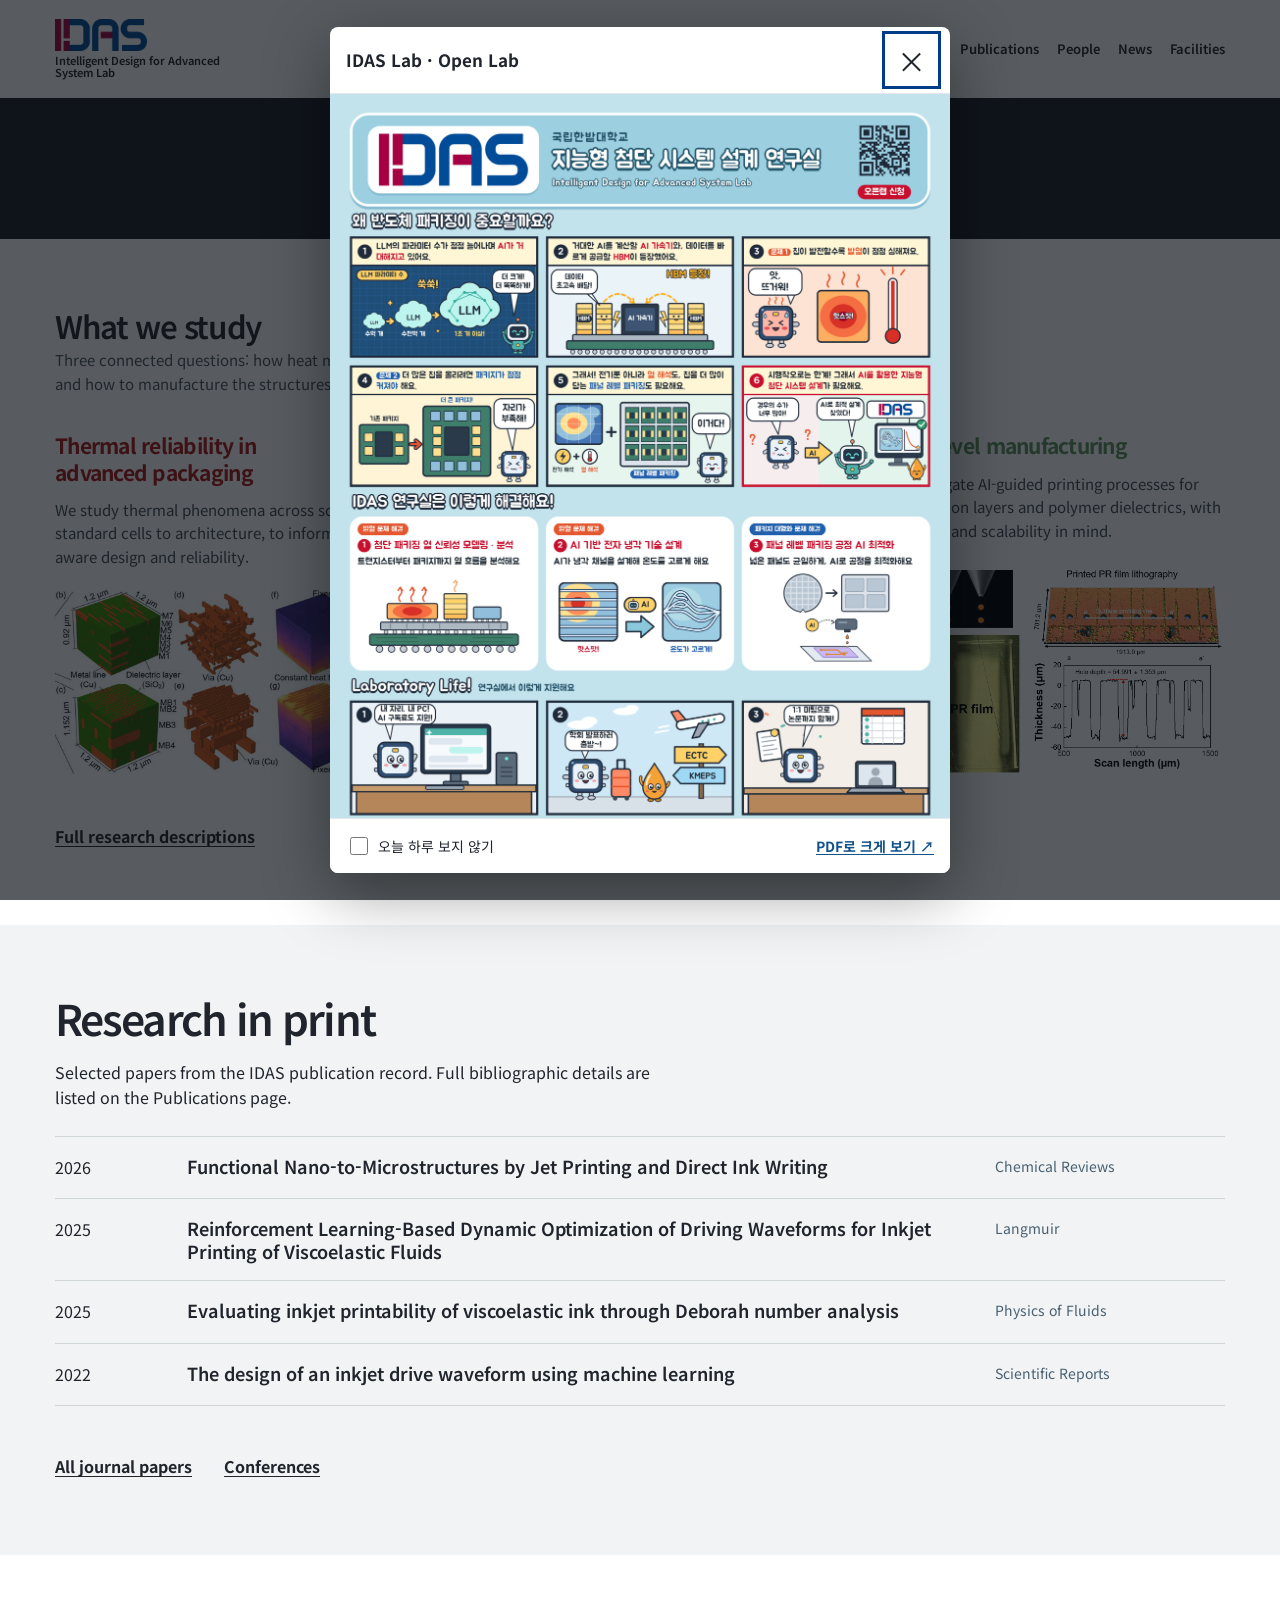
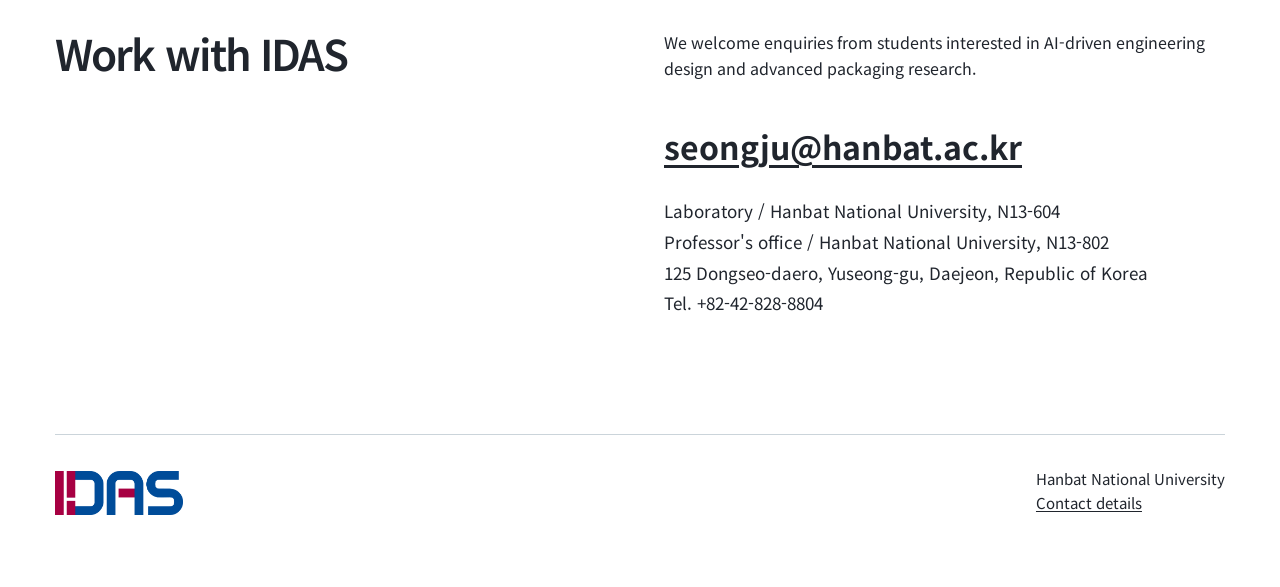
==== commit 80f73260: "Show open lab poster on home page" ====
--- a/index.html
+++ b/index.html
@@ -9,6 +9,7 @@
 <link href="https://fonts.googleapis.com/css2?family=Noto+Sans+KR:wght@400;600;700&display=swap" rel="stylesheet">
 <link rel="stylesheet" href="hallmark.css">
 <link rel="stylesheet" href="reference.css">
+<link rel="stylesheet" href="poster-popup.css">
 </head>
 <body>
 <a class="skip" href="#main">본문으로 이동</a>
@@ -22,6 +23,8 @@
 
 <section class="contact wrap" id="contact"><div class="axis"><div><h2>Work with IDAS</h2></div><div class="right"><p>We welcome enquiries from students interested in AI-driven engineering design and advanced packaging research.</p><a class="email" href="mailto:seongju@hanbat.ac.kr?subject=Inquiry%20to%20IDAS%20Lab">seongju@hanbat.ac.kr</a><address>Laboratory / Hanbat National University, N13-604<br>Professor's office / Hanbat National University, N13-802<br>125 Dongseo-daero, Yuseong-gu, Daejeon, Republic of Korea<br>Tel. +82-42-828-8804</address></div></div><footer><div><img class="footer-mark" src="assets/idas-logo.png" width="1858" height="643" alt="IDAS"></div><div>Hanbat National University<br><a href="contact.html">Contact details</a></div></footer></section>
 </main>
+<dialog id="poster-dialog" class="poster-dialog" aria-labelledby="poster-dialog-title"><div class="poster-dialog-inner"><div class="poster-dialog-header"><h2 id="poster-dialog-title">IDAS Lab · Open Lab</h2><button type="button" class="poster-dialog-close" data-poster-close aria-label="Close popup">×</button></div><div class="poster-dialog-content"><img src="assets/idas-open-lab-poster.png" alt="IDAS 연구실 소개 및 오픈랩 안내 포스터" width="1264" height="1727"></div><div class="poster-dialog-footer"><label><input id="poster-hide-today" type="checkbox">오늘 하루 보지 않기</label><a href="assets/idas-open-lab-poster.pdf" target="_blank" rel="noopener noreferrer">PDF로 크게 보기 ↗</a></div></div></dialog>
+<script src="poster-popup.js"></script>
 <script>
 const menu=document.querySelector('.menu'),links=document.querySelector('.navlinks');menu.addEventListener('click',()=>{const opened=menu.getAttribute('aria-expanded')==='true';menu.setAttribute('aria-expanded',String(!opened));links.classList.toggle('open',!opened)});links.addEventListener('click',e=>{if(e.target.closest('a')){links.classList.remove('open');menu.setAttribute('aria-expanded','false')}});
 </script>
--- a/poster-popup.css
+++ b/poster-popup.css
@@ -0,0 +1,14 @@
+/* Home-only poster announcement; poster remains legible on small screens. */
+.poster-dialog{width:min(620px,calc(100vw - 28px));max-width:none;max-height:min(94dvh,1000px);padding:0;border:0;border-radius:8px;background:#fff;color:#20252d;box-shadow:0 18px 65px #0006;overflow:hidden}
+.poster-dialog::backdrop{background:rgba(10,15,22,.68)}
+.poster-dialog-inner{display:flex;flex-direction:column;max-height:min(94dvh,1000px)}
+.poster-dialog-header{display:flex;align-items:center;justify-content:space-between;gap:16px;padding:11px 16px;border-bottom:1px solid #e5e7eb}
+.poster-dialog-header h2{font-size:17px;line-height:1.3;margin:0;letter-spacing:0}
+.poster-dialog-close{border:0;background:transparent;color:inherit;font-size:29px;line-height:1;padding:0 8px;min-width:44px;min-height:44px}
+.poster-dialog-content{overflow:auto;overscroll-behavior:contain;min-height:0;background:#d9e9ed;text-align:center}
+.poster-dialog-content img{display:block;width:100%;height:auto}
+.poster-dialog-footer{display:flex;align-items:center;justify-content:space-between;gap:8px 12px;flex-wrap:wrap;padding:10px 16px;background:#fff;border-top:1px solid #e5e7eb}
+.poster-dialog-footer label{display:flex;align-items:center;gap:7px;font-size:14px;cursor:pointer}
+.poster-dialog-footer input{width:18px;height:18px;accent-color:#12538c}
+.poster-dialog-footer a{font-size:14px;font-weight:700;color:#12538c;padding:6px 0}
+@media(max-width:480px){.poster-dialog{max-height:92dvh}.poster-dialog-inner{max-height:92dvh}.poster-dialog-header{padding:5px 12px}.poster-dialog-footer{padding:7px 12px}}
